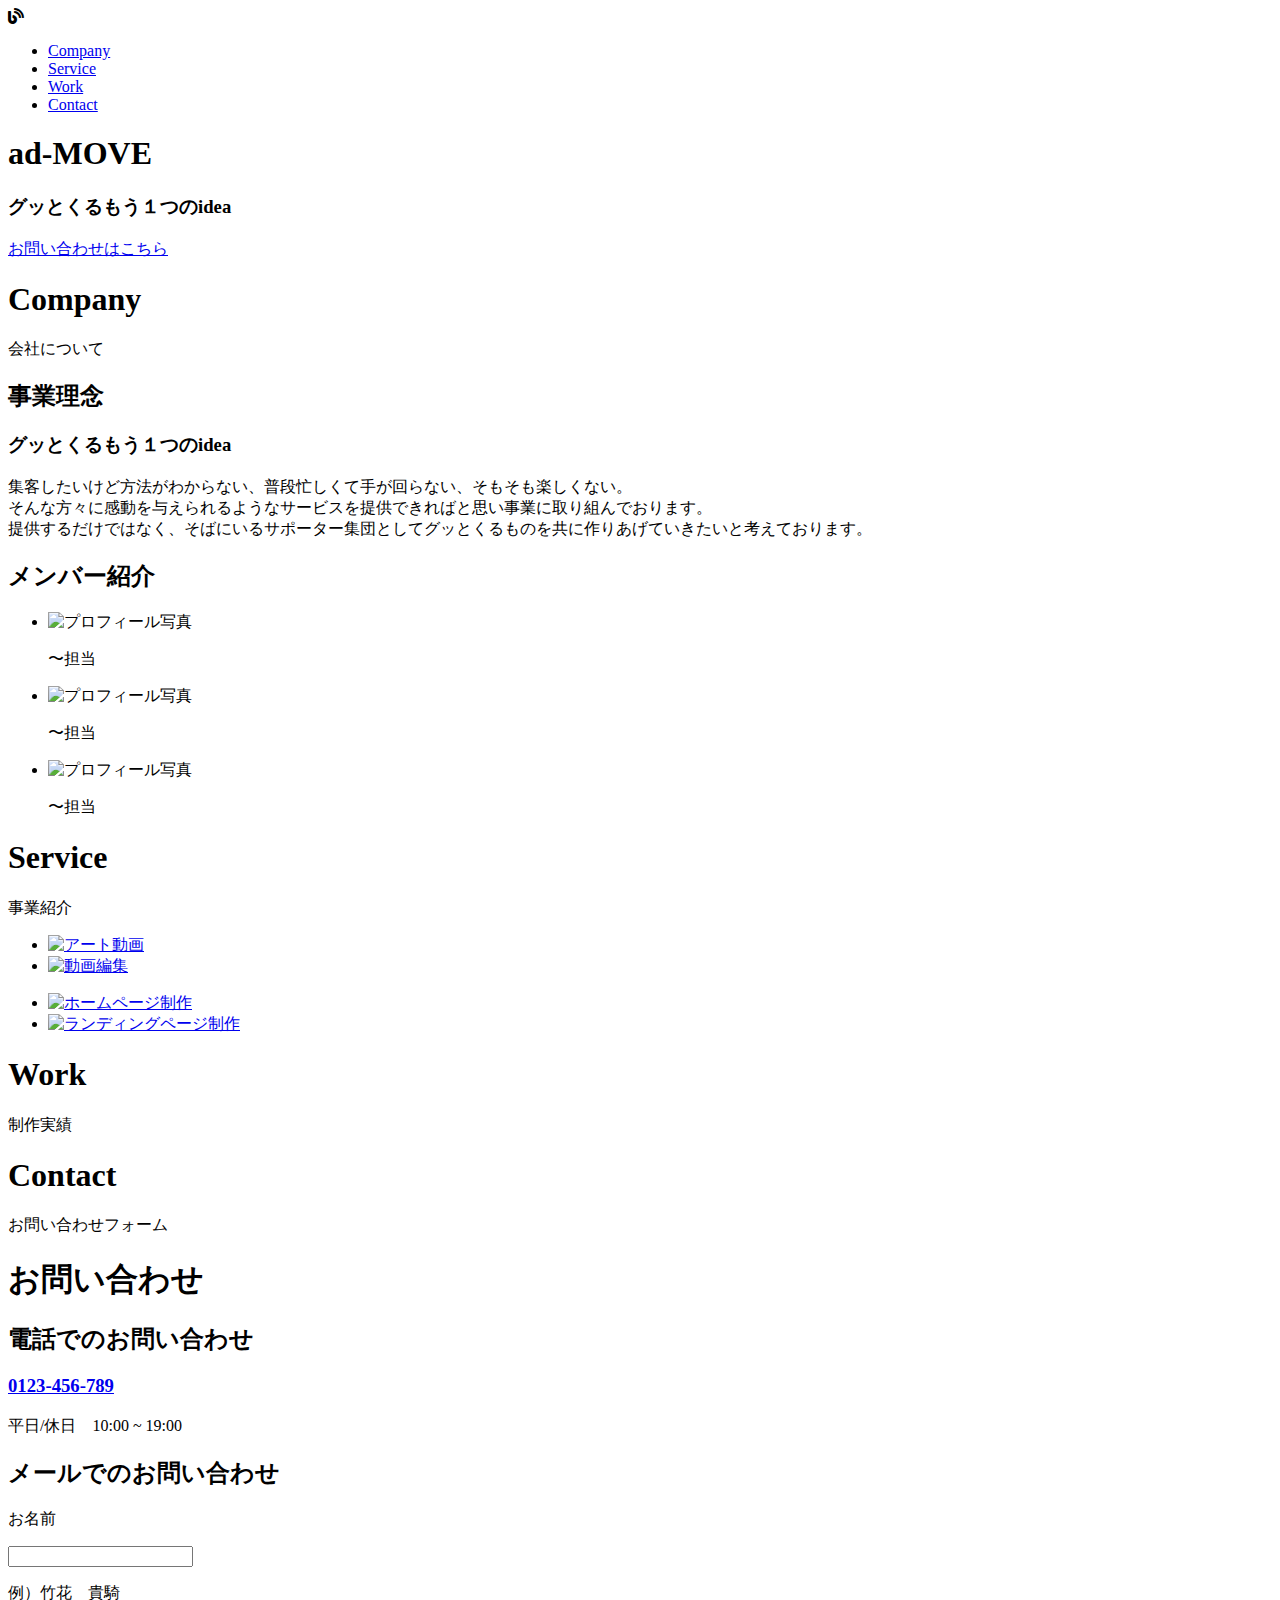
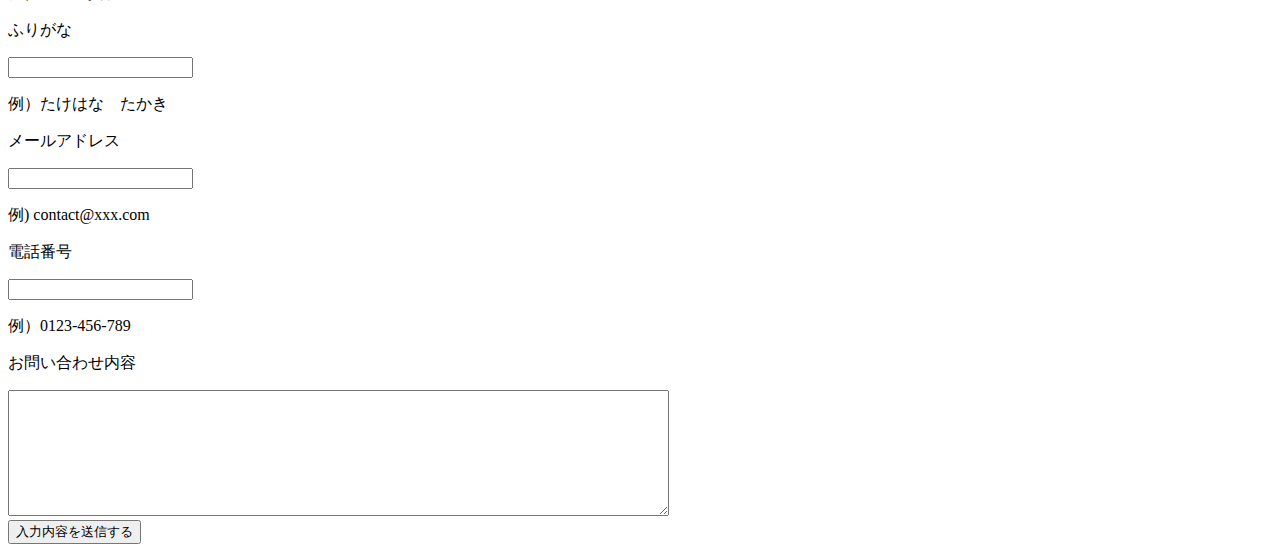
==== index.html @ 67959eb6 "Create index.html" ====
<!DOCTYPE html>
<html lang="ja" dir="ltr">
  <head>
    <meta charset="utf-8">
    <meta name="viewport" content="width=device-width, initial-scale=1, minimum-scale=1, user-scalable=yes">
    <title>Company</title>
    <link rel="stylesheet" href="style.css">
    <link rel="stylesheet" href="responsive.css">
    <script src="https://ajax.googleapis.com/ajax/libs/jquery/3.4.1/jquery.min.js"></script>
    <link href="https://use.fontawesome.com/releases/v5.6.1/css/all.css" rel="stylesheet">
    <link rel="preconnect" href="https://fonts.gstatic.com">
    <link href="https://fonts.googleapis.com/css2?family=Oswald:wght@600&display=swap" rel="stylesheet">
  </head>
  <body>
    <header>
      <div class="container_header">
        <div class="header-left"><i class="fas fa-blog"></i></div>
        <ul class="header-right">
          <li><a href="#company">Company</a></li>
          <li><a href="#service">Service</a></li>
          <li><a href="#work">Work</a></li>
          <li><a href="#contact">Contact</a></li>
        </ul>
        <div class="heading">
          <h1>ad-MOVE</h1>
          <h3>グッとくるもう１つのidea</h3>
          <a href="#">お問い合わせはこちら</a>
        </div>
      </div>
    </header>
    <main>
      <div class="container_all">
        <div class="container_company" id="company">
          <div class="company_item">
            <div class="company_heading">
              <h1>Company</h1>
              <p>会社について</p>
            </div>
            <div class="company_heart">
              <h2>事業理念</h2>
              <h3>グッとくるもう１つのidea</h3>
              <p>集客したいけど方法がわからない、普段忙しくて手が回らない、そもそも楽しくない。<br>
                 そんな方々に感動を与えられるようなサービスを提供できればと思い事業に取り組んでおります。<br>
                 提供するだけではなく、そばにいるサポーター集団としてグッとくるものを共に作りあげていきたいと考えております。
               </p>
            </div>
            <div class="company_member">
              <h2>メンバー紹介</h2>
              <ul class="member_item">
                <li>
                  <div class="zoom"><img src="image/profile1.jpg" alt="プロフィール写真"></div>
                  <p>〜担当</p>
                </li>
                <li>
                  <div class="zoom"><img src="image/profile2.jpg" alt="プロフィール写真"></div>
                  <p>〜担当</p>
                </li>
                <li>
                  <div class="zoom"><img src="image/profile3.jpg" alt="プロフィール写真"></div>
                  <p>〜担当</p>
                </li>
              </ul>
            </div>
          </div>
        </div>
        <div class="container_service" id="service">
          <div class="service_item">
            <div class="service_header">
              <h1>Service</h1>
              <p>事業紹介</p>
            </div>
            <div class="service_body">
              <ul class="body_up">
                <li class="up_left">
                  <div class="zoom">
                    <a href="#">
                      <img src="image/art.jpg" alt="アート動画">
                    </a>
                  </div>
                </li>
                <li class="up_right">
                  <div class="zoom">
                    <a href="#">
                      <img src="image/video_editing.jpg" alt="動画編集">
                    </a>
                  </div>
                </li>
              </ul>
              <ul class="body_down">
                <li class="down_left">
                  <div class="zoom">
                    <a href="#">
                      <img src="image/hp.jpg" alt="ホームページ制作">
                    </a>
                  </div>
                </li>
                <li class="down_right">
                  <div class="zoom">
                    <a href="#">
                      <img src="image/lp.jpg" alt="ランディングページ制作">
                    </a>
                  </div>
                </li>
              </ul>
            </div>
          </div>
        </div>
        <div class="container_work" id="work">
          <div class="work_item">
            <div class="work_heading">
              <h1>Work</h1>
              <p>制作実績</p>
            </div>
          </div>
        </div>
        <div class="container_contact" id="contact">
          <div class="contact_item">
            <div class="contact_heading">
              <h1>Contact</h1>
              <p>お問い合わせフォーム</p>
            </div>
            <div class="contact_all">
              <h1>お問い合わせ</h1>
              <div class="contact_tel">
                <h2>電話でのお問い合わせ</h2>
                <a href="tel:0123-456-789"><h3>0123-456-789</h3></a>
                <p>平日/休日　10:00 ~ 19:00</p>
              </div>
              <div class="contact_email">
                <h2>メールでのお問い合わせ</h2>
                <div class="form_item">
                  <form class="contact_form" action="index.html" method="post">
                    <!--お名前-->
                    <div class="form_one">
                      <p class="form_left">お名前</p>
                      <div class="form_right">
                        <input type="text" name="name">
                        <p>例）竹花　貴騎</p>
                      </div>
                    </div>
                    <!--ふりがな-->
                    <div class="form_one">
                      <p class="form_left">ふりがな</p>
                      <div class="form_right">
                        <input type="text" name="name_simple">
                        <p>例）たけはな　たかき</p>
                      </div>
                    </div>
                    <!--メールアドレス-->
                    <div class="form_one">
                      <p class="form_left">メールアドレス</p>
                      <div class="form_right">
                        <input type="email" name="email">
                        <p>例) contact@xxx.com</p>
                      </div>
                    </div>
                    <!--電話番号-->
                    <div class="form_one">
                      <p class="form_left">電話番号</p>
                      <div class="form_right">
                        <input type="tel" name="tel">
                        <p>例）0123-456-789</p>
                      </div>
                    </div>
                    <!--お問い合わせ内容-->
                    <div class="form_textarea">
                      <p>お問い合わせ内容</p>
                      <textarea name="message" rows="8" cols="80"></textarea>
                    </div>
                    <input class="submit" type="submit" name="submit" value="入力内容を送信する">
                  </form>
                </div>
              </div>
            </div>
          </div>
        </div>
      </div>
    </main>
    <footer></footer>
    <script src="script.js"></script>
  </body>
</html>
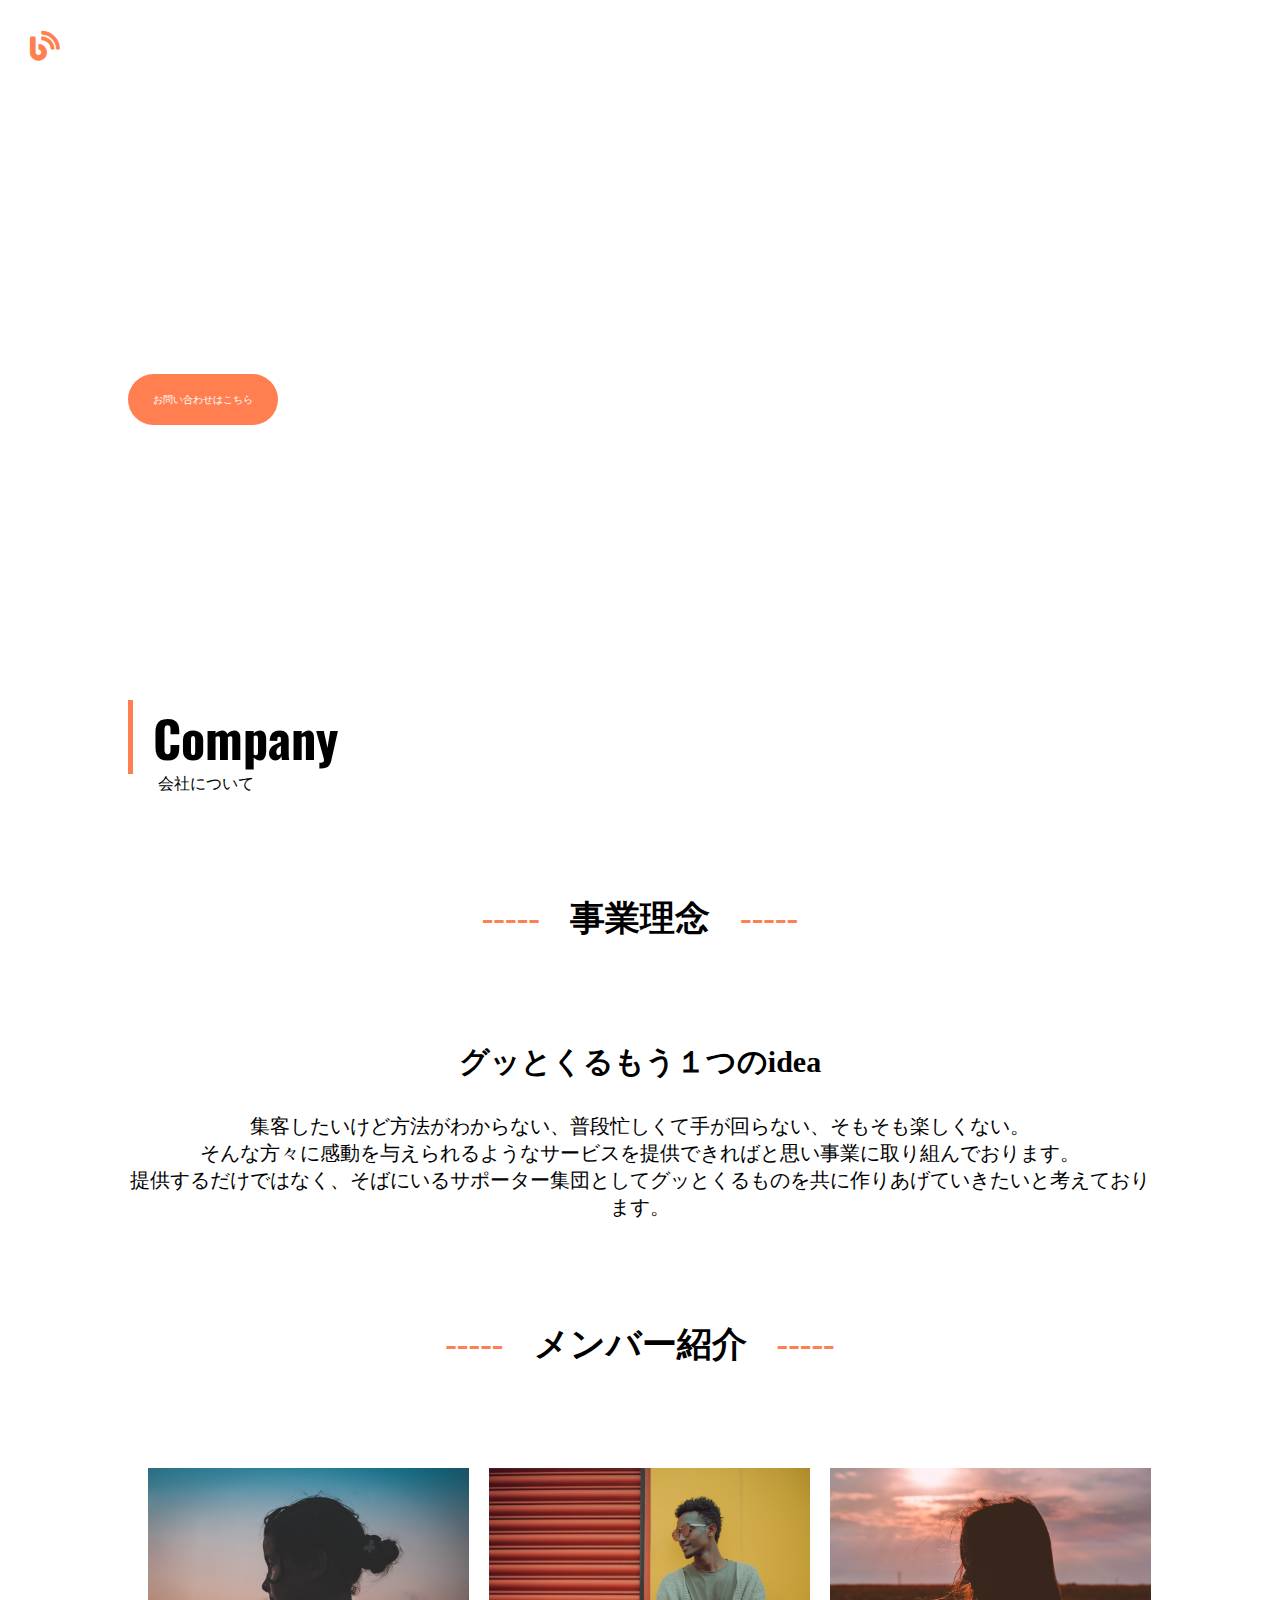
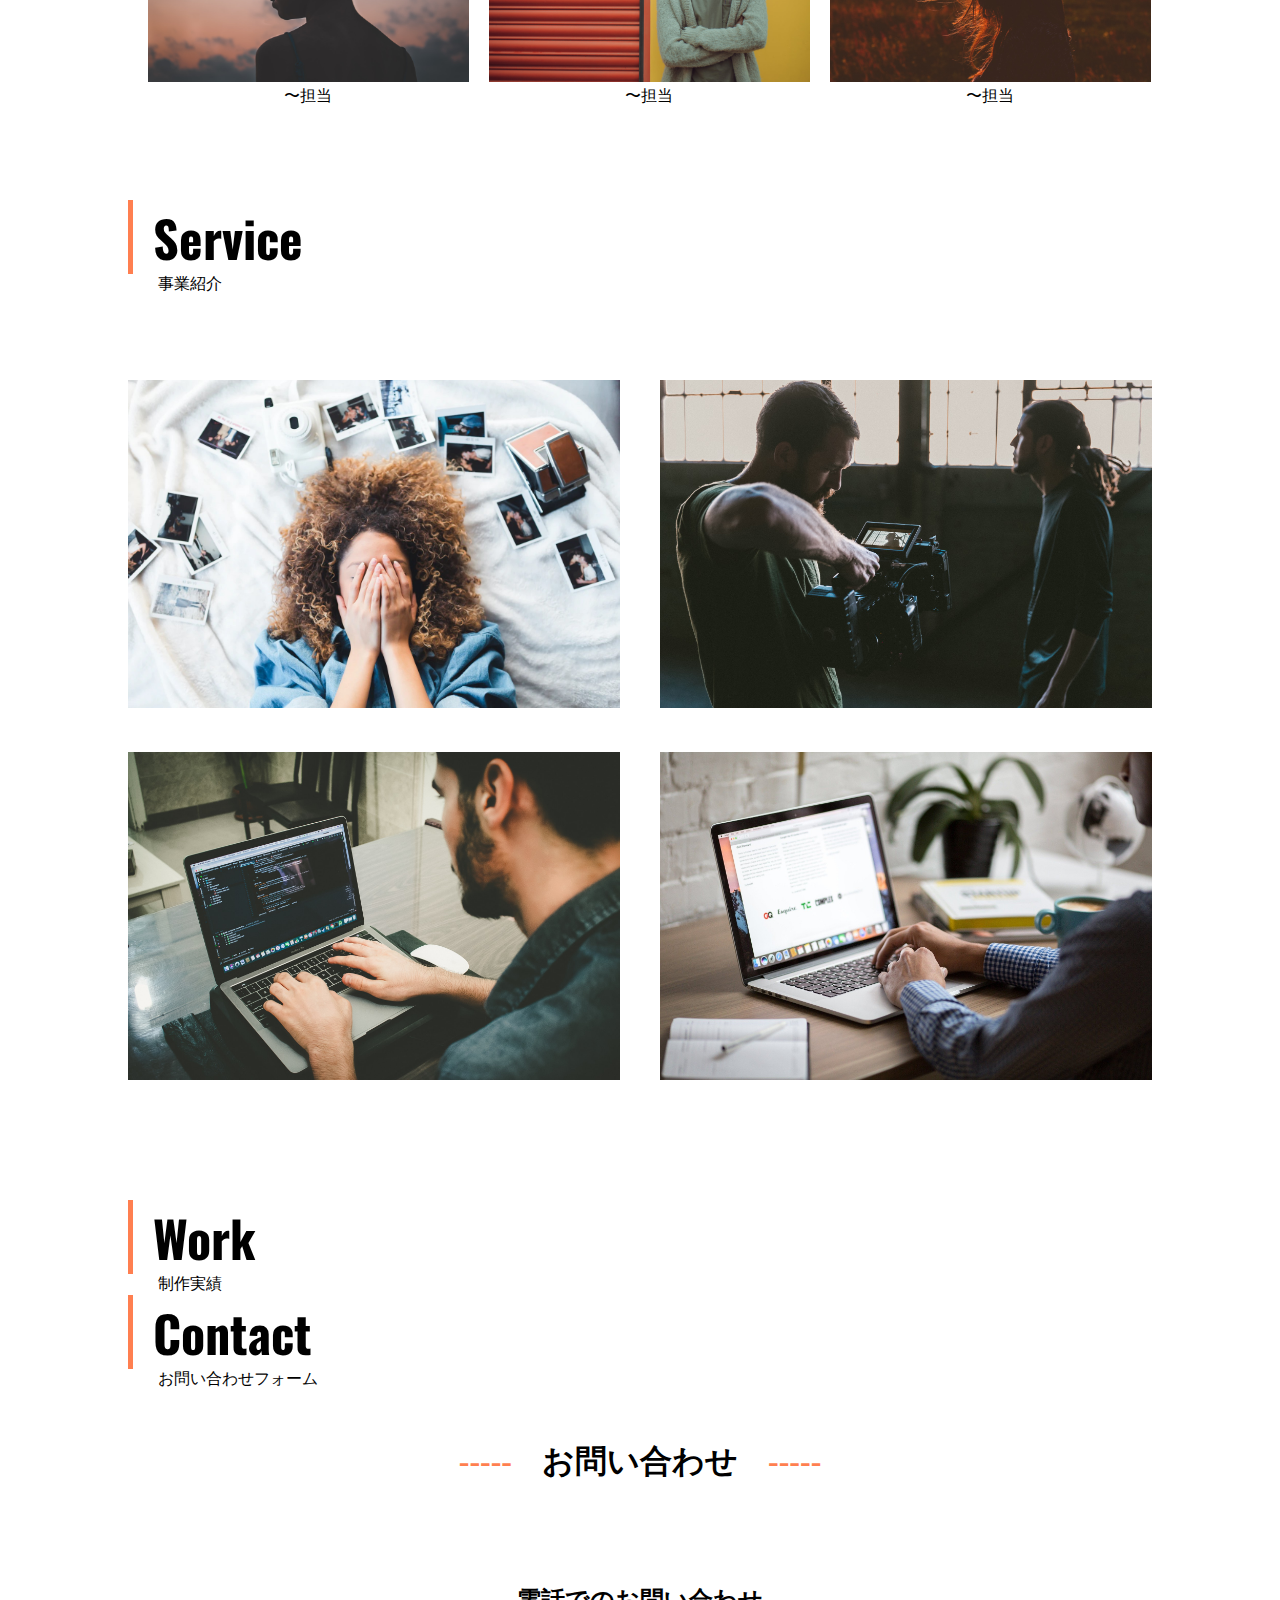
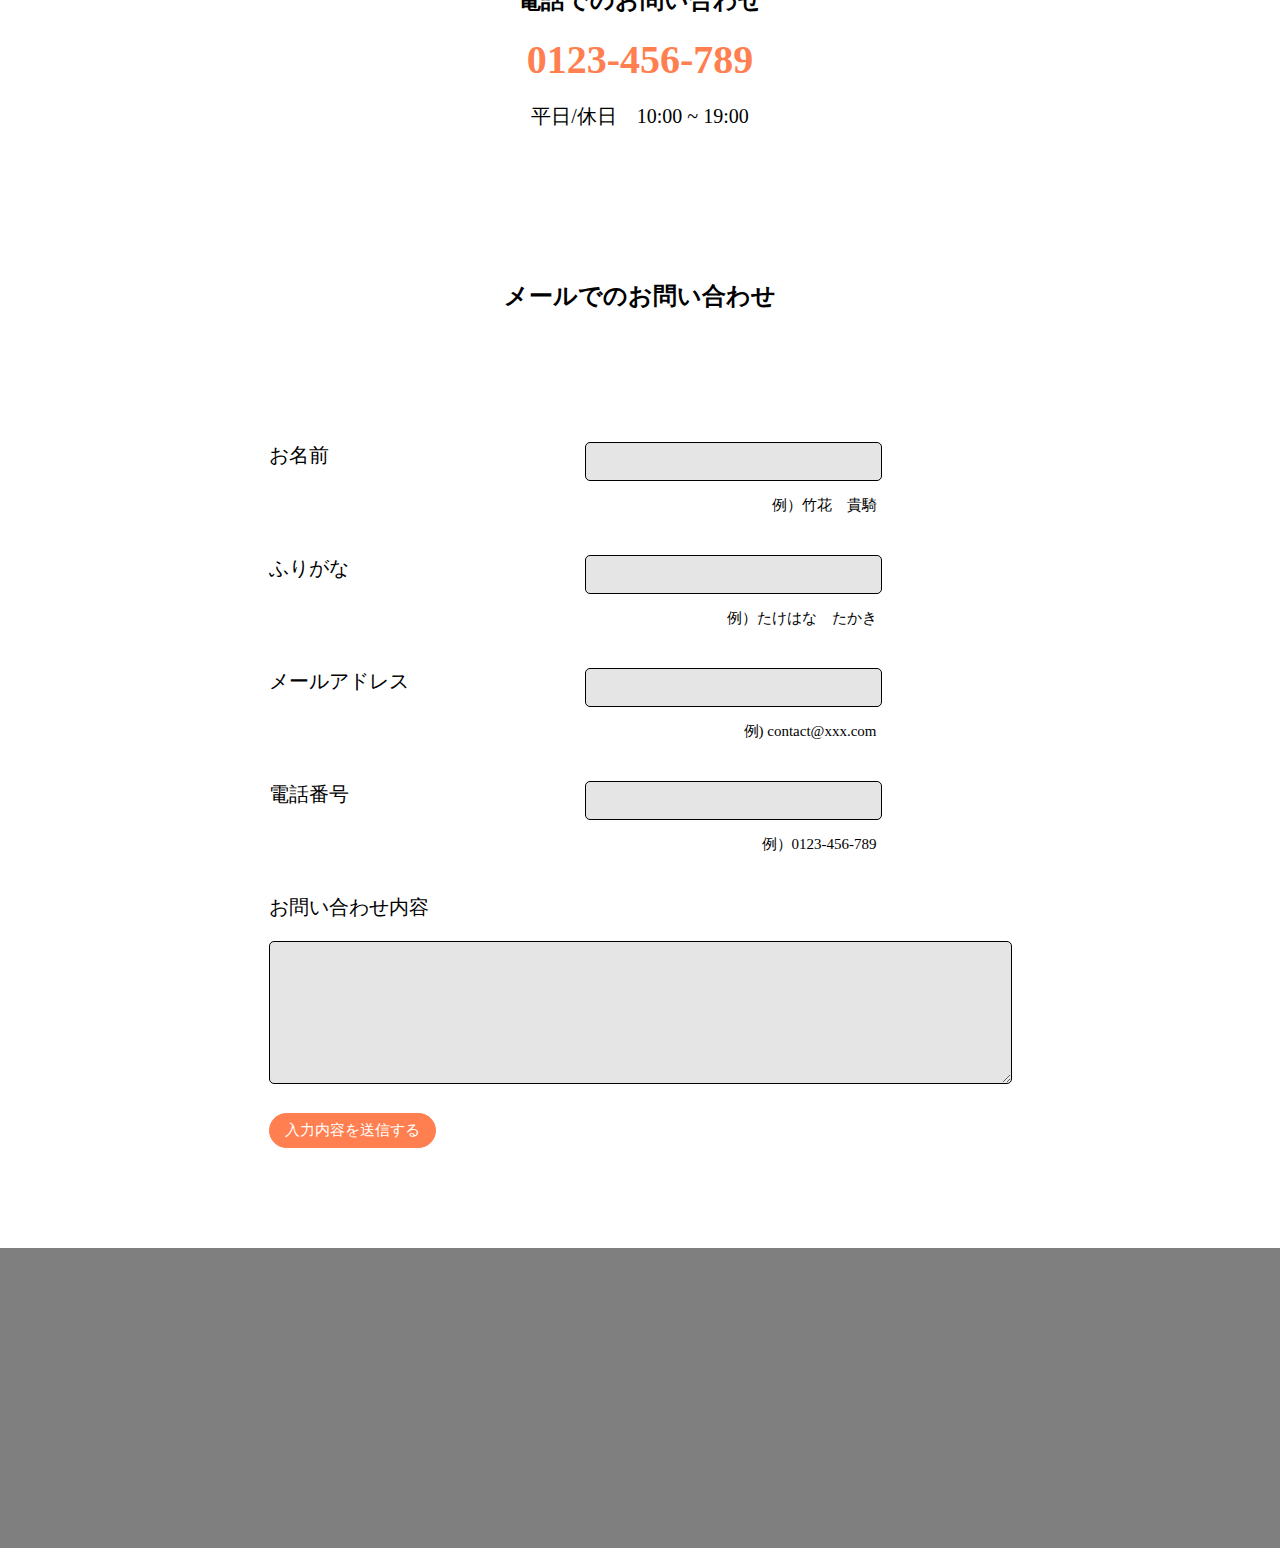
==== commit eecd7de1: "Update index.html" ====
--- a/index.html
+++ b/index.html
@@ -48,15 +48,15 @@
               <h2>メンバー紹介</h2>
               <ul class="member_item">
                 <li>
-                  <div class="zoom"><img src="image/profile1.jpg" alt="プロフィール写真"></div>
+                  <div class="zoom"><img src="/profile1.jpg" alt="プロフィール写真"></div>
                   <p>〜担当</p>
                 </li>
                 <li>
-                  <div class="zoom"><img src="image/profile2.jpg" alt="プロフィール写真"></div>
+                  <div class="zoom"><img src="/profile2.jpg" alt="プロフィール写真"></div>
                   <p>〜担当</p>
                 </li>
                 <li>
-                  <div class="zoom"><img src="image/profile3.jpg" alt="プロフィール写真"></div>
+                  <div class="zoom"><img src="/profile3.jpg" alt="プロフィール写真"></div>
                   <p>〜担当</p>
                 </li>
               </ul>
@@ -74,14 +74,14 @@
                 <li class="up_left">
                   <div class="zoom">
                     <a href="#">
-                      <img src="image/art.jpg" alt="アート動画">
+                      <img src="art.jpg" alt="アート動画">
                     </a>
                   </div>
                 </li>
                 <li class="up_right">
                   <div class="zoom">
                     <a href="#">
-                      <img src="image/video_editing.jpg" alt="動画編集">
+                      <img src="/video_editing.jpg" alt="動画編集">
                     </a>
                   </div>
                 </li>
@@ -90,14 +90,14 @@
                 <li class="down_left">
                   <div class="zoom">
                     <a href="#">
-                      <img src="image/hp.jpg" alt="ホームページ制作">
+                      <img src="/hp.jpg" alt="ホームページ制作">
                     </a>
                   </div>
                 </li>
                 <li class="down_right">
                   <div class="zoom">
                     <a href="#">
-                      <img src="image/lp.jpg" alt="ランディングページ制作">
+                      <img src="/lp.jpg" alt="ランディングページ制作">
                     </a>
                   </div>
                 </li>
--- a/style.css
+++ b/style.css
@@ -0,0 +1,432 @@
+* {
+  padding:0;
+  margin:0;
+}
+
+header {
+  height:600px;
+  background-image: url("image/office.jpg");
+  background-position: center;
+  background-repeat: no-repeat;
+  background-size: cover;
+  color:white;
+  position: relative;
+}
+
+.container_header {
+  padding-top:30px;
+}
+
+.header-left {
+  font-size:30px;
+  float:left;
+  color:coral;
+  padding-left:30px;
+}
+
+.header-right {
+  font-size:30px;
+  text-align: center;
+}
+
+.header-right li {
+  list-style: none;
+  display: inline-block;
+  margin-right: 10px;
+}
+
+.header-right a {
+  color: white;
+  text-decoration: none;
+}
+
+.header-right li:hover {
+  border-bottom:2px solid coral;
+}
+
+.heading {
+  position:absolute;
+  top:200px;
+  left:10%;
+}
+
+.heading h1{
+  font-size:80px;
+  font-family: 'Oswald', sans-serif;
+}
+
+.heading h3{
+  font-size:30px;
+  margin-bottom: 30px;
+}
+
+.heading a {
+  font-size:10px;
+  padding:20px 25px;
+  background-color: coral;
+  text-decoration: none;
+  color:white;
+  border-radius: 50px;
+}
+
+/*-----------会社概要-----------*/
+
+.container_company {
+  height:1000px;
+  width:100%;
+  margin-top:100px;
+}
+
+.company_item {
+  width:80%;
+  margin: 0 auto;
+}
+
+.company_heading h1{
+  font-size:50px;
+  font-family: 'Oswald', sans-serif;
+  border-left:5px solid coral;
+  padding-left:20px;
+}
+
+.company_heading p{
+  padding-left:30px;
+}
+
+.company_heart, .company_member {
+  text-align: center;
+  margin-top:100px;
+}
+
+.company_heart h2, .company_member h2{
+  text-align: center;
+  font-size:35px;
+}
+
+.company_heart h2::before,
+.company_heart h2::after,
+.company_member h2::before,
+.company_member h2::after
+ {
+  content:"-----";
+  color:coral;
+  padding: 0 30px;
+}
+
+.company_heart h3 {
+  font-size:30px;
+  margin:100px 0 30px 0;
+}
+
+.company_heart p {
+  font-size:20px;
+}
+
+.member_item {
+  display: flex;
+  margin-top:100px;
+}
+
+.member_item li {
+  width:33.3%;
+  list-style: none;
+  box-sizing: border-box;
+  padding-left:20px;
+}
+
+.member_item img {
+  width:100%;
+  /*border-radius: 50px;*/
+  box-sizing: border-box;
+}
+
+.member_item img:hover {
+  transform: scale(1.1, 1.1);
+  transition: 1s all;
+}
+
+
+/*-----------サービス-----------*/
+
+.container_service {
+  height:1000px;
+  width:100%;
+  margin-top:100px;
+  text-align: center;
+}
+
+.service_item {
+  width:80%;
+  margin: 0 auto;
+}
+
+.service_header {
+  height:150px;
+  text-align:left;
+  margin-bottom: 30px;
+}
+
+.service_header h1{
+  font-size:50px;
+  font-family: 'Oswald', sans-serif;
+  border-left:5px solid coral;
+  padding-left:20px;
+}
+
+.service_item p{
+  padding-left:30px;
+}
+
+.body_up {
+  width:100%;
+  height:50%;
+  margin: 0 auto;
+}
+
+.body_down {
+  width:100%;
+  height:50%;
+}
+
+.up_left {
+  float:left;
+  width:50%;
+  height:50%;
+  list-style: none;
+  box-sizing: border-box;
+  padding: 0 20px 20px 0;
+}
+
+.up_right {
+  float:right;
+  width:50%;
+  height:50%;
+  list-style: none;
+  box-sizing: border-box;
+  padding: 0 0 20px 20px;
+}
+
+.down_left {
+  float:left;
+  width:50%;
+  height:50%;
+  list-style: none;
+  box-sizing: border-box;
+  padding:20px 20px 0 0;
+}
+
+.down_right {
+  float:right;
+  width:50%;
+  height:50%;
+  list-style: none;
+  box-sizing: border-box;
+  padding:20px 0 0 20px;
+}
+
+.up_left img{
+  width:100%;
+  height:50%;
+}
+
+.up_right img{
+  width:100%;
+  height:50%;
+}
+
+.down_left img{
+  width:100%;
+  height:50%;
+}
+
+.down_right img{
+  width:100%;
+  height:50%;
+}
+
+.up_left img:hover,
+.up_right img:hover,
+.down_left img:hover,
+.down_right img:hover{
+  transform: scale(1.1, 1.1);
+  transition: 1s all;
+  filter: blur(3px);
+}
+
+.zoom {
+  overflow: hidden;
+}
+
+
+/*-----------制作実績-----------*/
+
+.container.work {
+  height:1000px;
+  width:100%;
+  margin-top:100px;
+}
+
+.work_item {
+  width:80%;
+  margin: 0 auto;
+}
+
+.work_item h1{
+  font-size:50px;
+  font-family: 'Oswald', sans-serif;
+  border-left:5px solid coral;
+  padding-left:20px;
+}
+
+.work_item p{
+  padding-left:30px;
+}
+
+/*-----------お問い合わせフォーム-----------*/
+
+.container.contact {
+  height:1000px;
+  width:100%;
+  margin-top:100px;
+}
+
+.contact_item {
+  width:80%;
+  margin: 0 auto;
+}
+
+.contact_heading h1{
+  font-size:50px;
+  font-family: 'Oswald', sans-serif;
+  border-left:5px solid coral;
+  padding-left:20px;
+}
+
+.contact_heading p{
+  padding-left:30px;
+}
+
+.contact_all {
+  text-align: center;
+  margin-top:50px;
+}
+
+.contact_all h1::before,
+.contact_all h1::after {
+  content:"-----";
+  color:coral;
+  padding: 0 30px;
+}
+
+/*----------電話でのお問い合わせ-----------*/
+
+.contact_tel {
+  margin-top:100px;
+}
+
+.contact_tel a {
+  text-decoration: none;
+}
+
+.contact_tel h3 {
+  font-size:40px;
+  color: coral;
+  margin-top:20px;
+}
+
+.contact_tel p {
+  font-size:20px;
+  margin-top:20px;
+}
+
+/*----------メールでのお問い合わせ-----------*/
+
+.contact_email {
+  margin-top:150px !important;
+  margin: 0 auto;
+}
+
+.contact_email form{
+  margin:0 auto;
+}
+
+.form_item {
+  margin:0 auto;
+  display: inline-block;
+  margin-top:100px;
+}
+
+.contact_form {
+  text-align: left;
+}
+
+.form_one {
+  margin-top:30px;
+}
+
+.form_one p {
+  font-size: 20px;
+}
+
+.form_left {
+  float:left;
+}
+
+.form_right {
+  text-align:right;
+  margin-right:130px;
+}
+
+.form_right p {
+  font-size:15px;
+  margin-top:5px;
+  padding:10px 5px;
+}
+
+.contact_form input {
+  font-size:20px;
+  padding:7px 15px;
+}
+
+/*-----------お問い合わせ内容----------*/
+
+.form_textarea {
+  margin-top:30px;
+}
+
+.form_textarea p {
+  font-size:20px;
+}
+
+.form_textarea textarea{
+  margin-top:20px;
+  padding:5px 0 0 5px;
+  font-size:15px;
+}
+
+.contact_form input,
+.contact_form textarea {
+  border: 1px solid black;
+  background-color:rgba(0, 0, 0, 0.1);
+  border-radius: 5px;
+}
+
+.submit {
+  display: block;
+  background-color: coral !important;
+  padding:10px 15px;
+  color: white;
+  border:none;
+  border-radius: 20px !important;
+  margin-top:25px;
+  border:1px solid coral !important;
+  font-size:15px !important;
+}
+
+/*----------フッター ----------*/
+
+footer {
+  height:300px;
+  background-color: rgba(0, 0, 0, 0.5);
+  margin-top:100px;
+}
--- a/responsive.css
+++ b/responsive.css
@@ -0,0 +1 @@
+
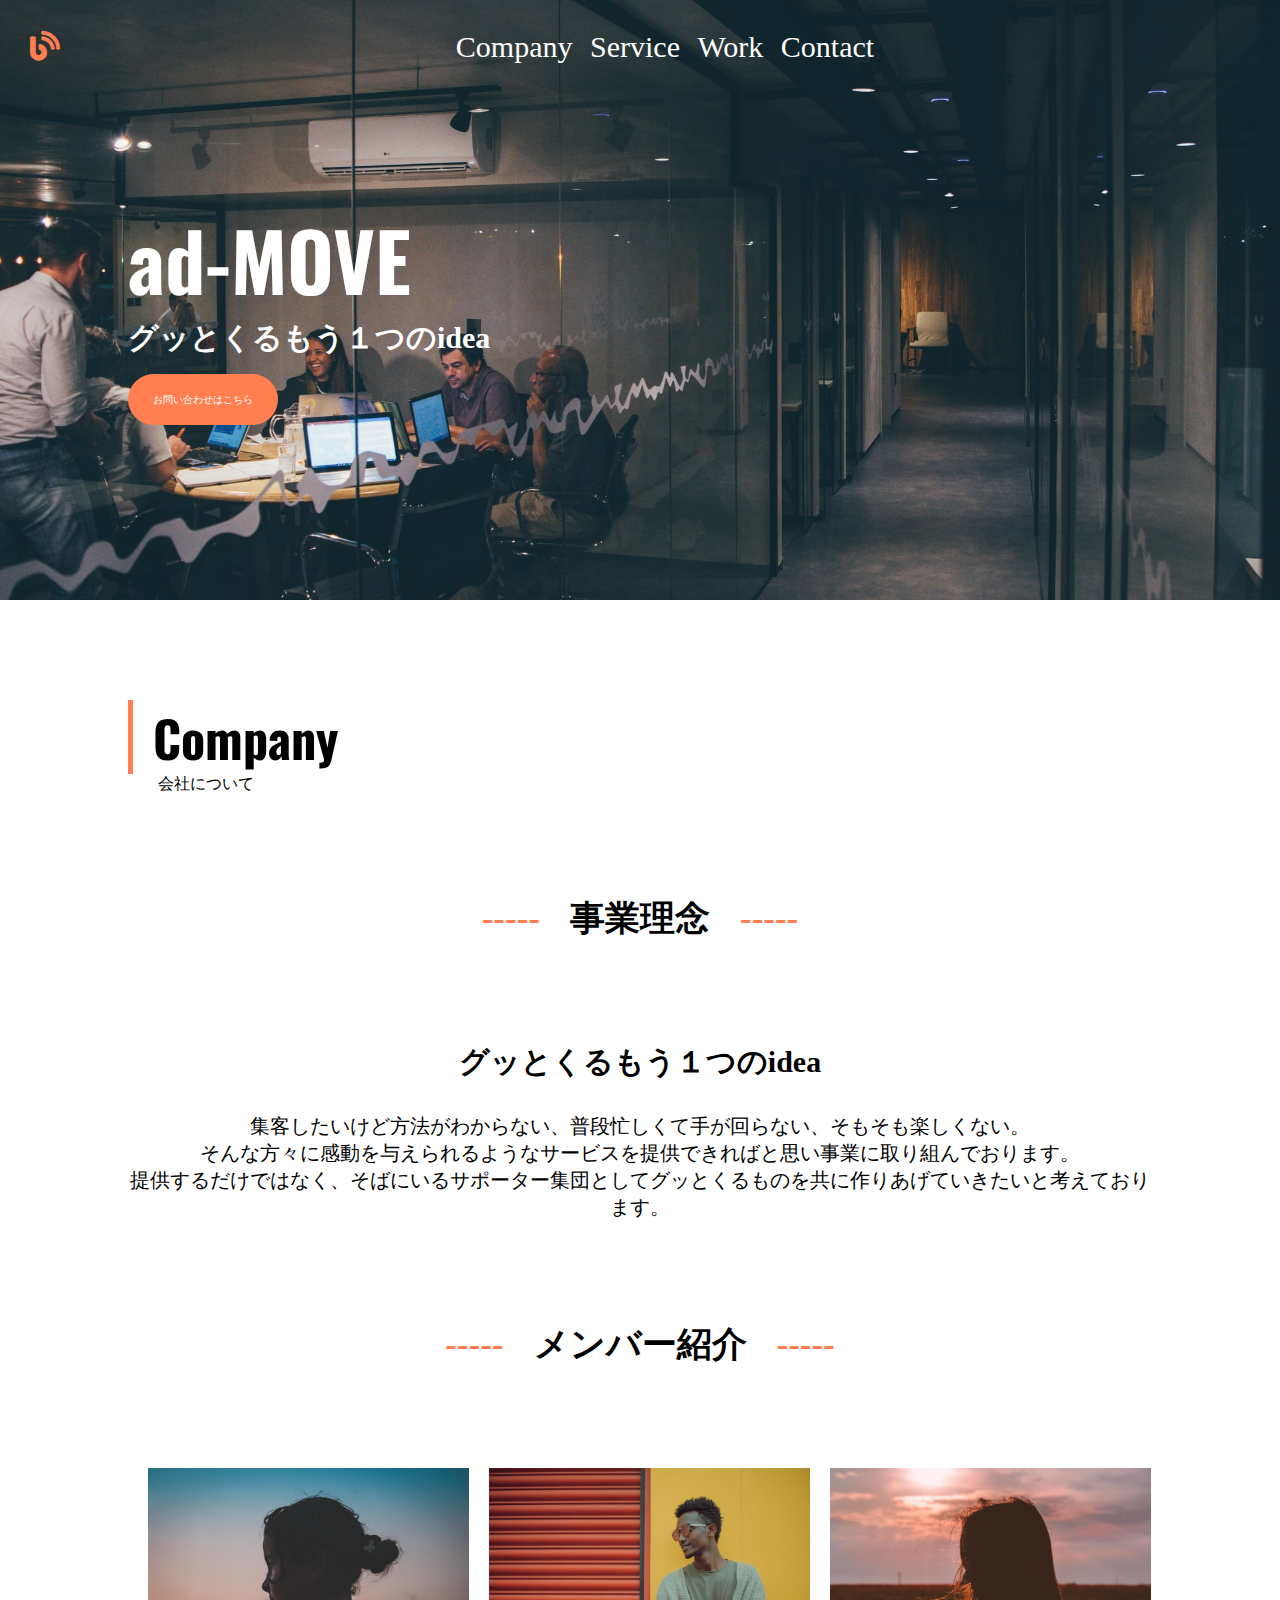
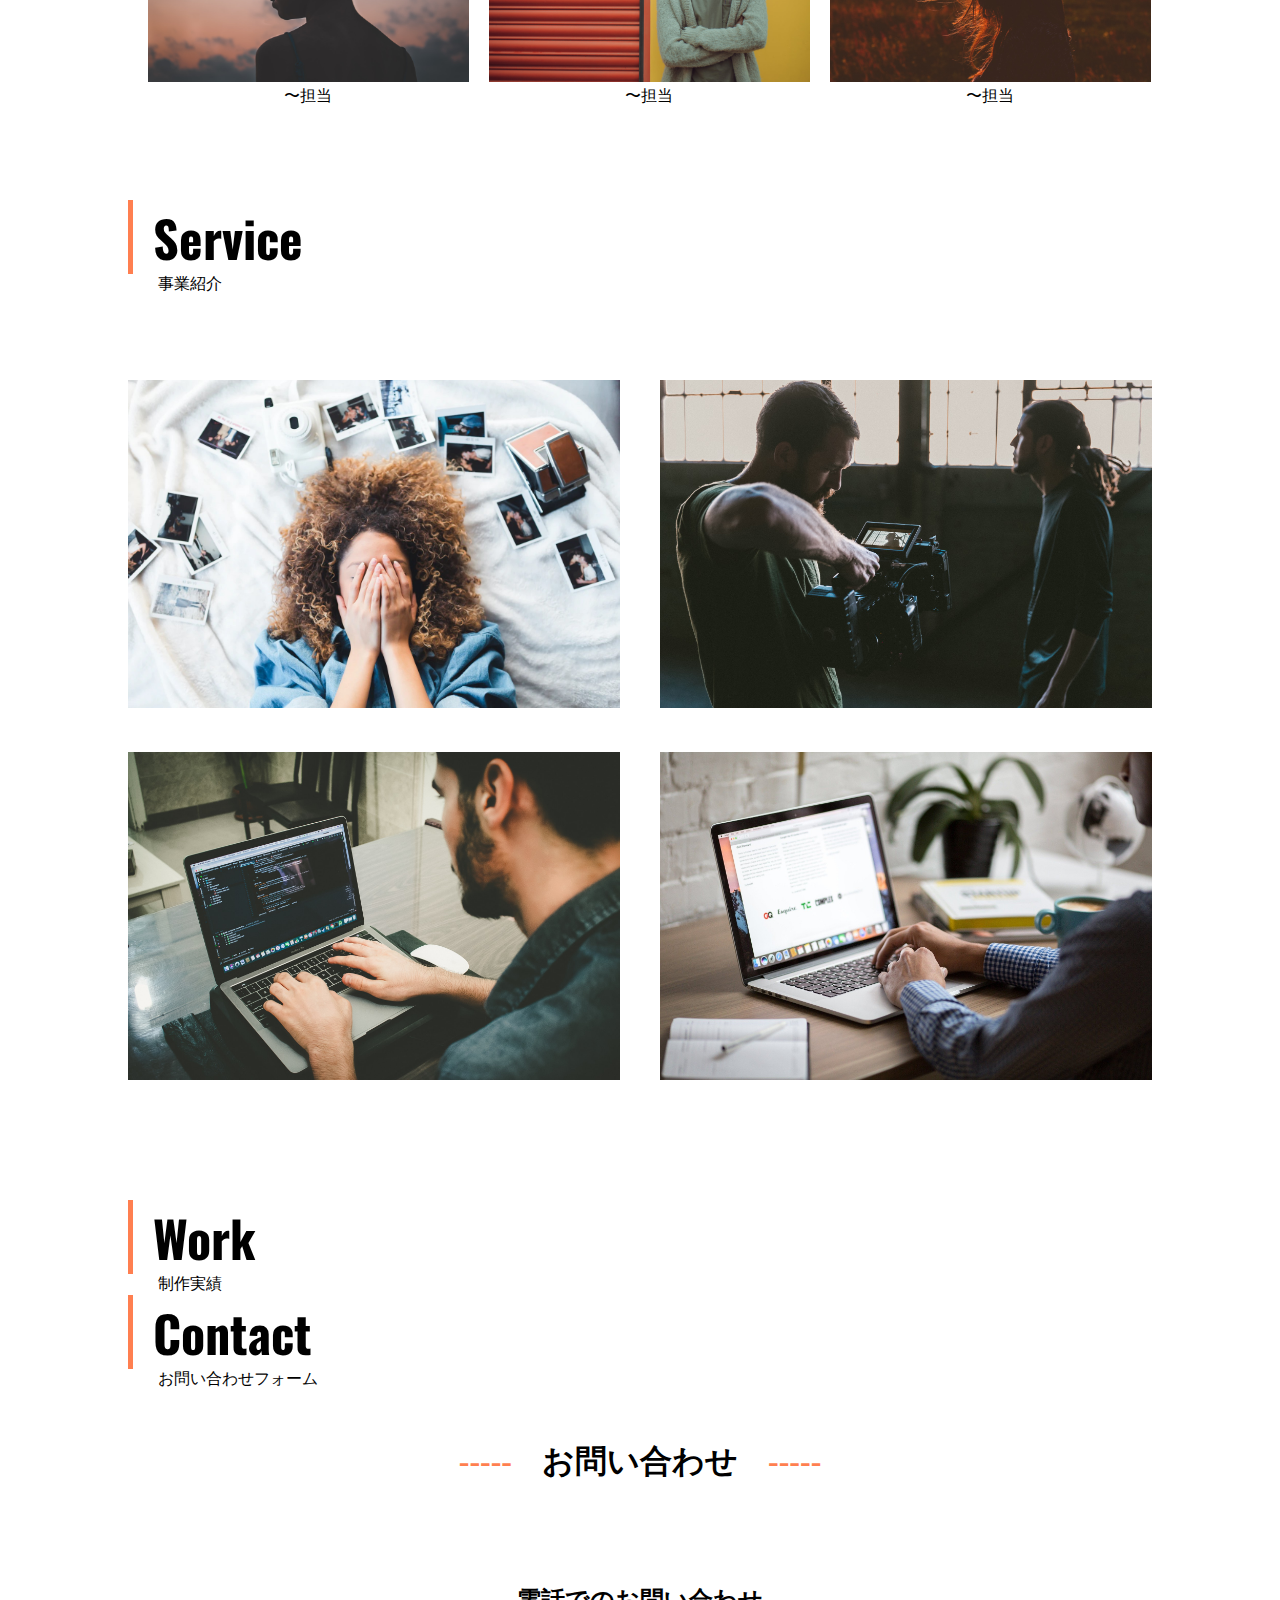
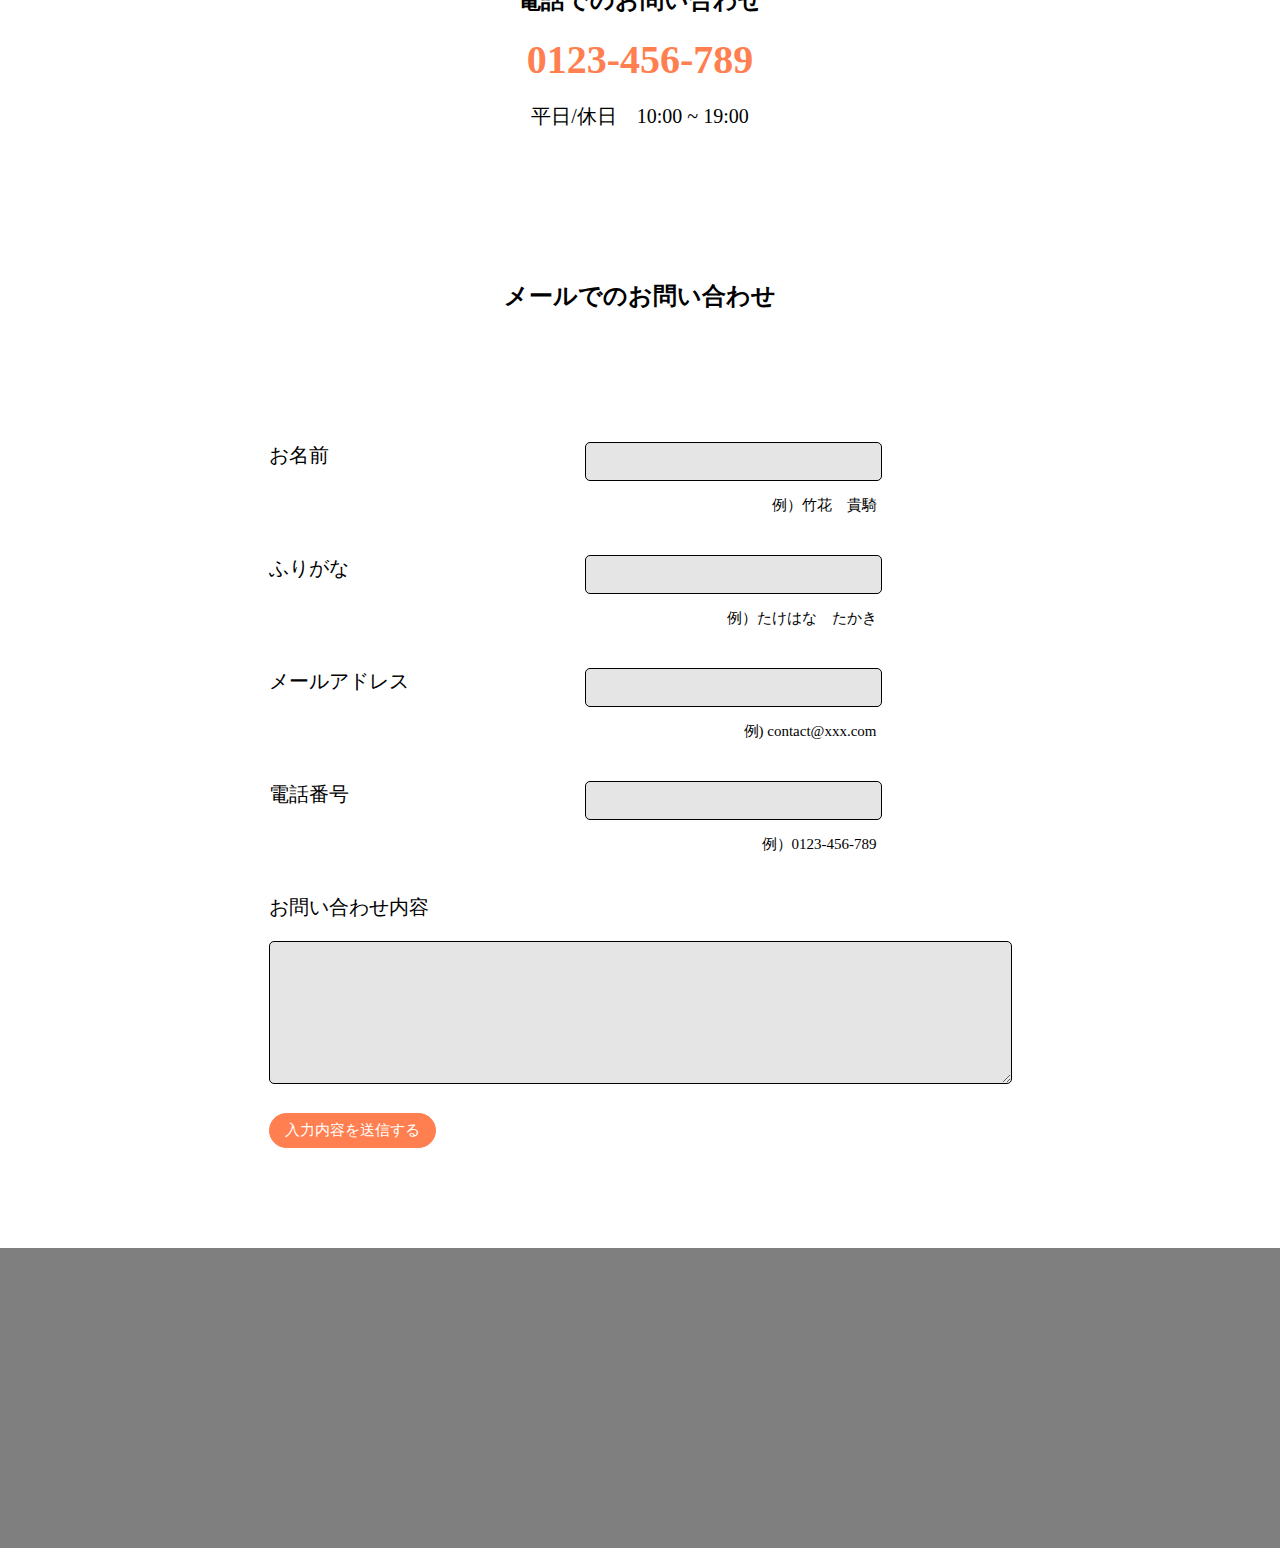
==== commit 05395cc2: "Update index.html" ====
--- a/index.html
+++ b/index.html
@@ -48,15 +48,15 @@
               <h2>メンバー紹介</h2>
               <ul class="member_item">
                 <li>
-                  <div class="zoom"><img src="/profile1.jpg" alt="プロフィール写真"></div>
+                  <div class="zoom"><img src="profile1.jpg" alt="プロフィール写真"></div>
                   <p>〜担当</p>
                 </li>
                 <li>
-                  <div class="zoom"><img src="/profile2.jpg" alt="プロフィール写真"></div>
+                  <div class="zoom"><img src="profile2.jpg" alt="プロフィール写真"></div>
                   <p>〜担当</p>
                 </li>
                 <li>
-                  <div class="zoom"><img src="/profile3.jpg" alt="プロフィール写真"></div>
+                  <div class="zoom"><img src="profile3.jpg" alt="プロフィール写真"></div>
                   <p>〜担当</p>
                 </li>
               </ul>
@@ -81,7 +81,7 @@
                 <li class="up_right">
                   <div class="zoom">
                     <a href="#">
-                      <img src="/video_editing.jpg" alt="動画編集">
+                      <img src="video_editing.jpg" alt="動画編集">
                     </a>
                   </div>
                 </li>
@@ -90,14 +90,14 @@
                 <li class="down_left">
                   <div class="zoom">
                     <a href="#">
-                      <img src="/hp.jpg" alt="ホームページ制作">
+                      <img src="hp.jpg" alt="ホームページ制作">
                     </a>
                   </div>
                 </li>
                 <li class="down_right">
                   <div class="zoom">
                     <a href="#">
-                      <img src="/lp.jpg" alt="ランディングページ制作">
+                      <img src="lp.jpg" alt="ランディングページ制作">
                     </a>
                   </div>
                 </li>
--- a/style.css
+++ b/style.css
@@ -5,7 +5,7 @@
 
 header {
   height:600px;
-  background-image: url("image/office.jpg");
+  background-image: url("./office.jpg");
   background-position: center;
   background-repeat: no-repeat;
   background-size: cover;
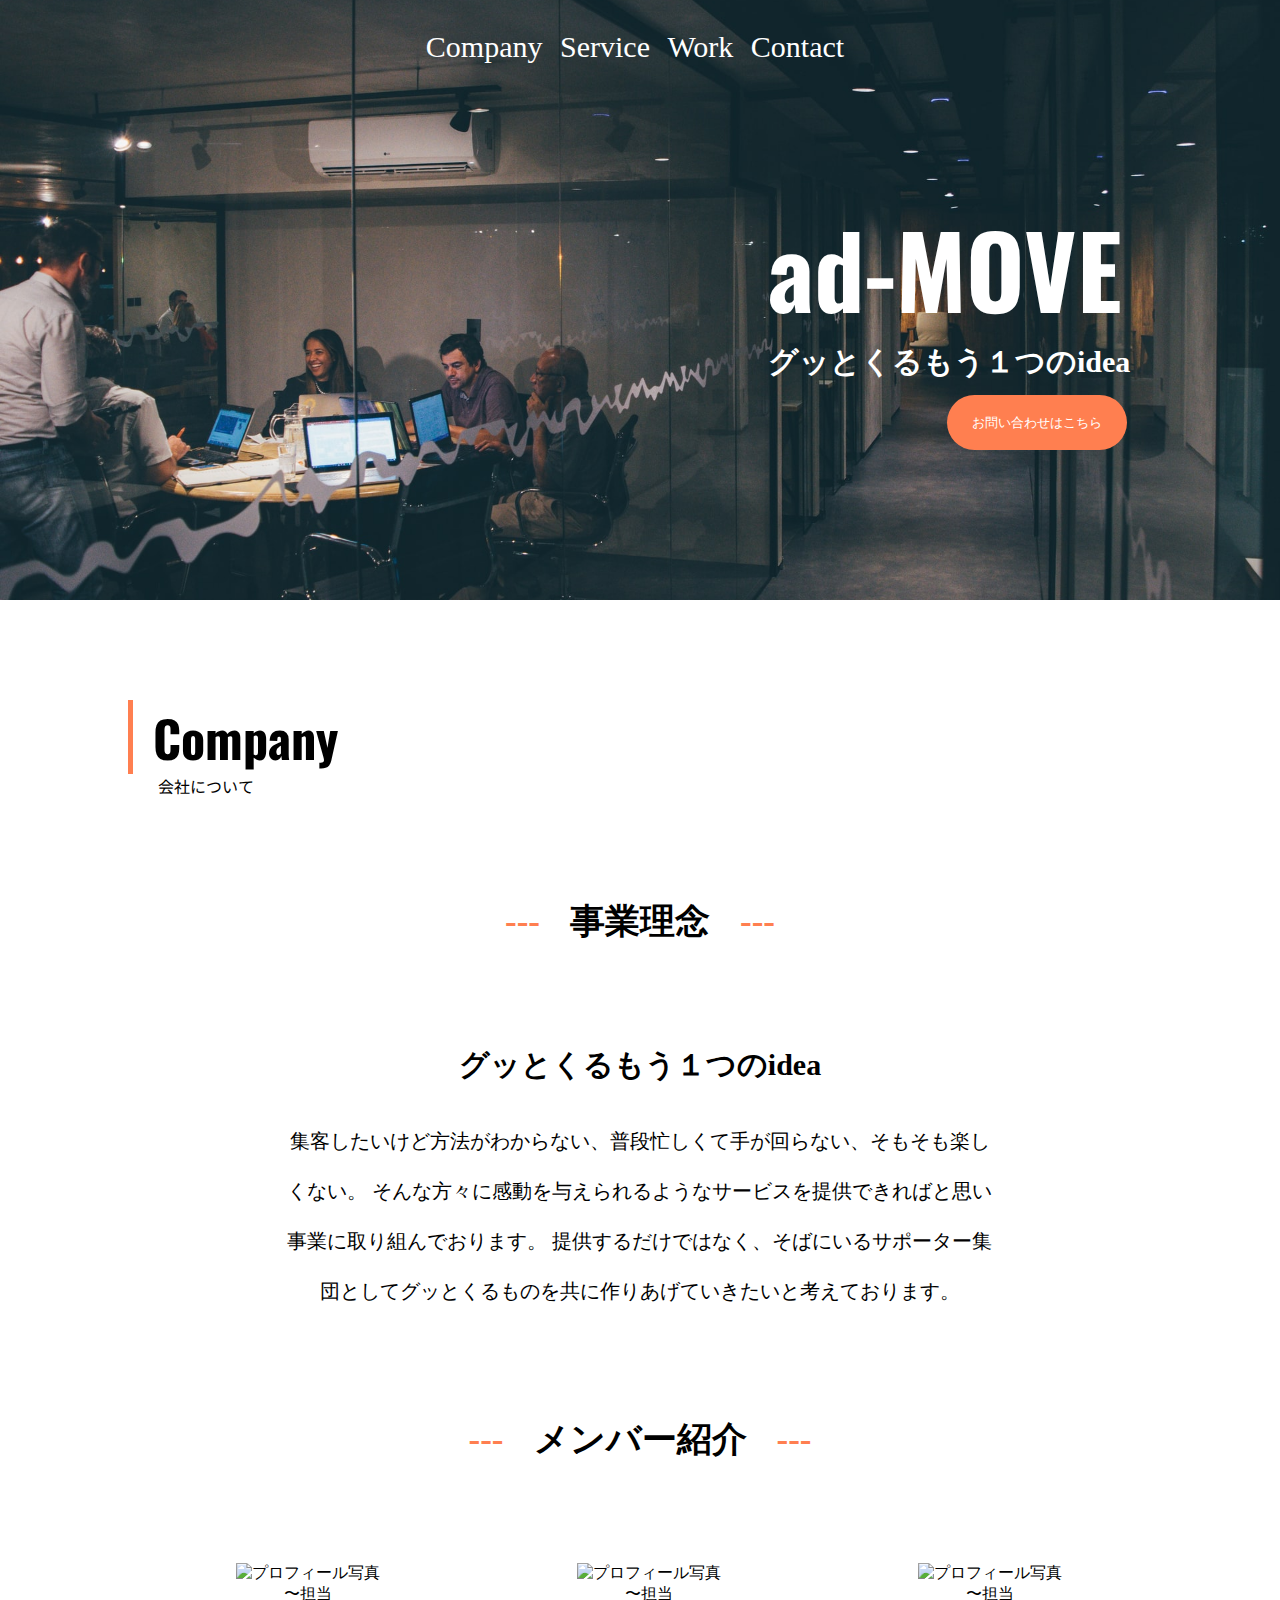
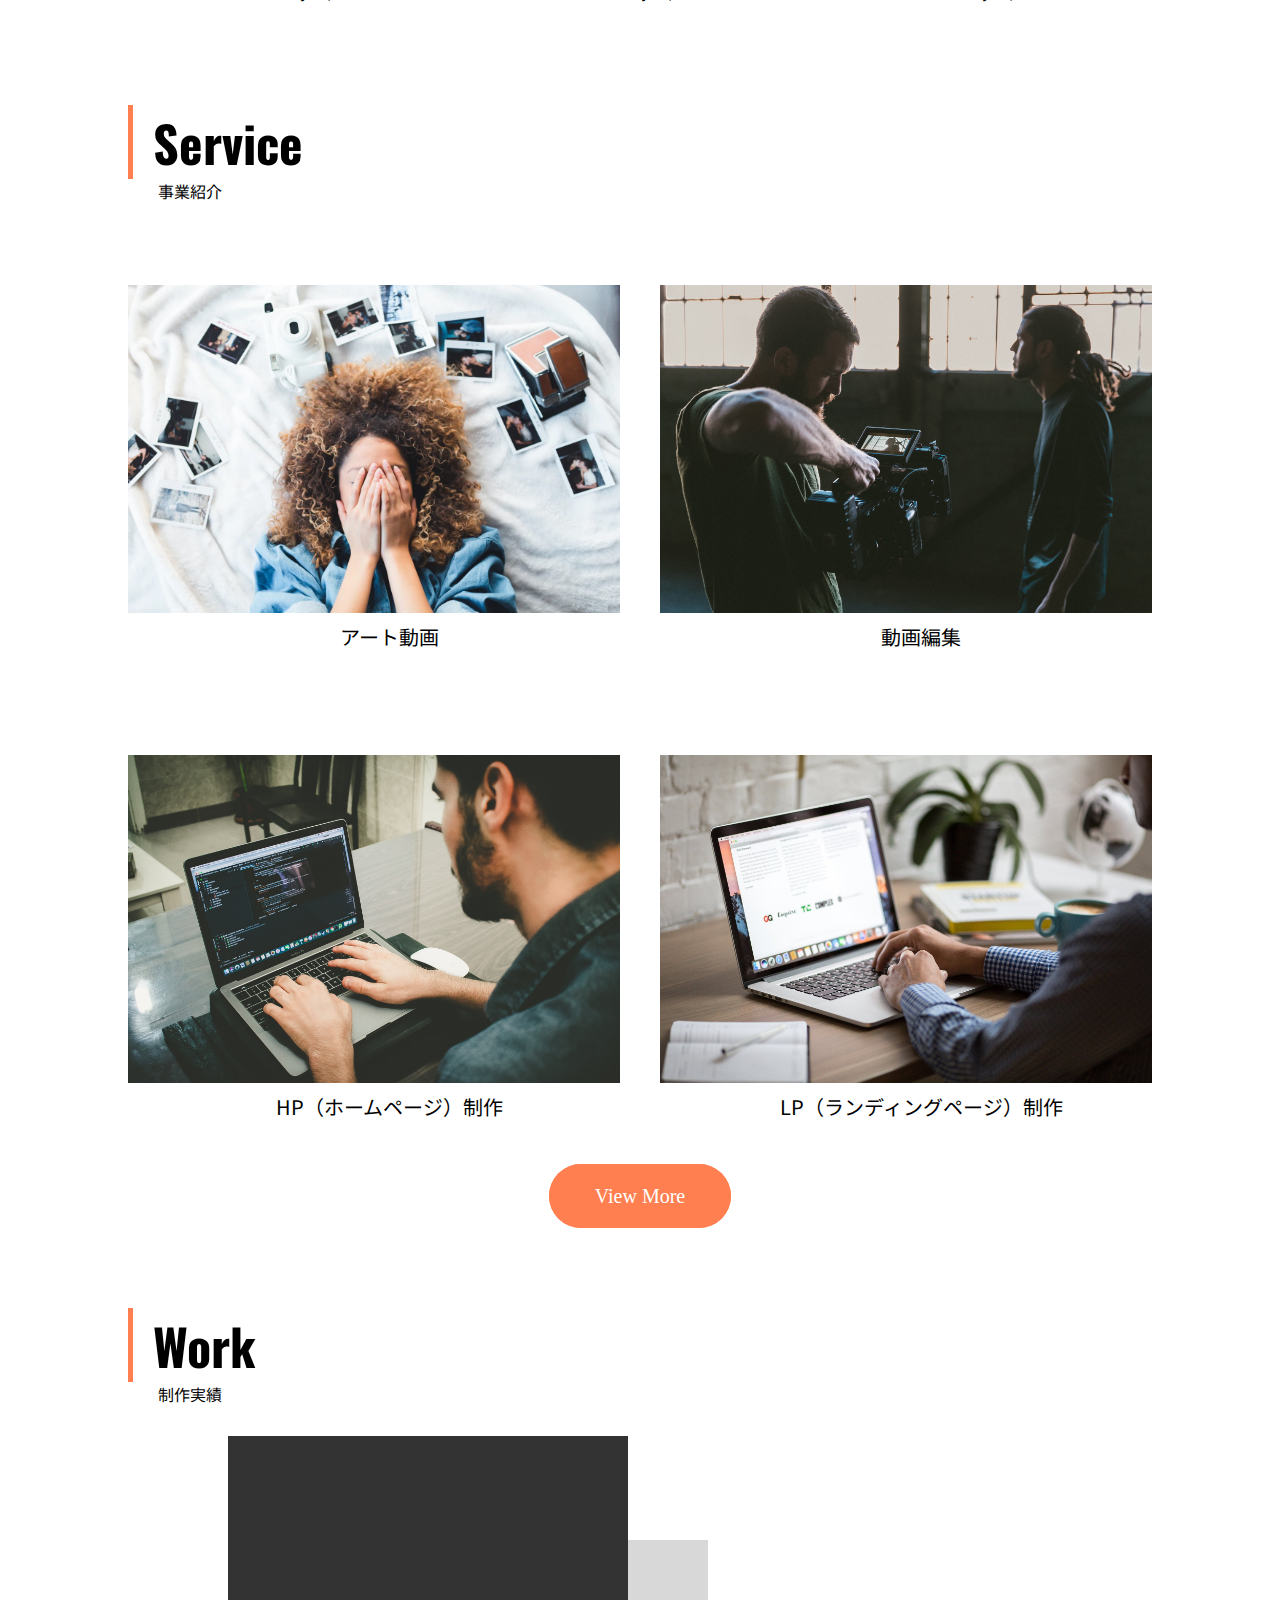
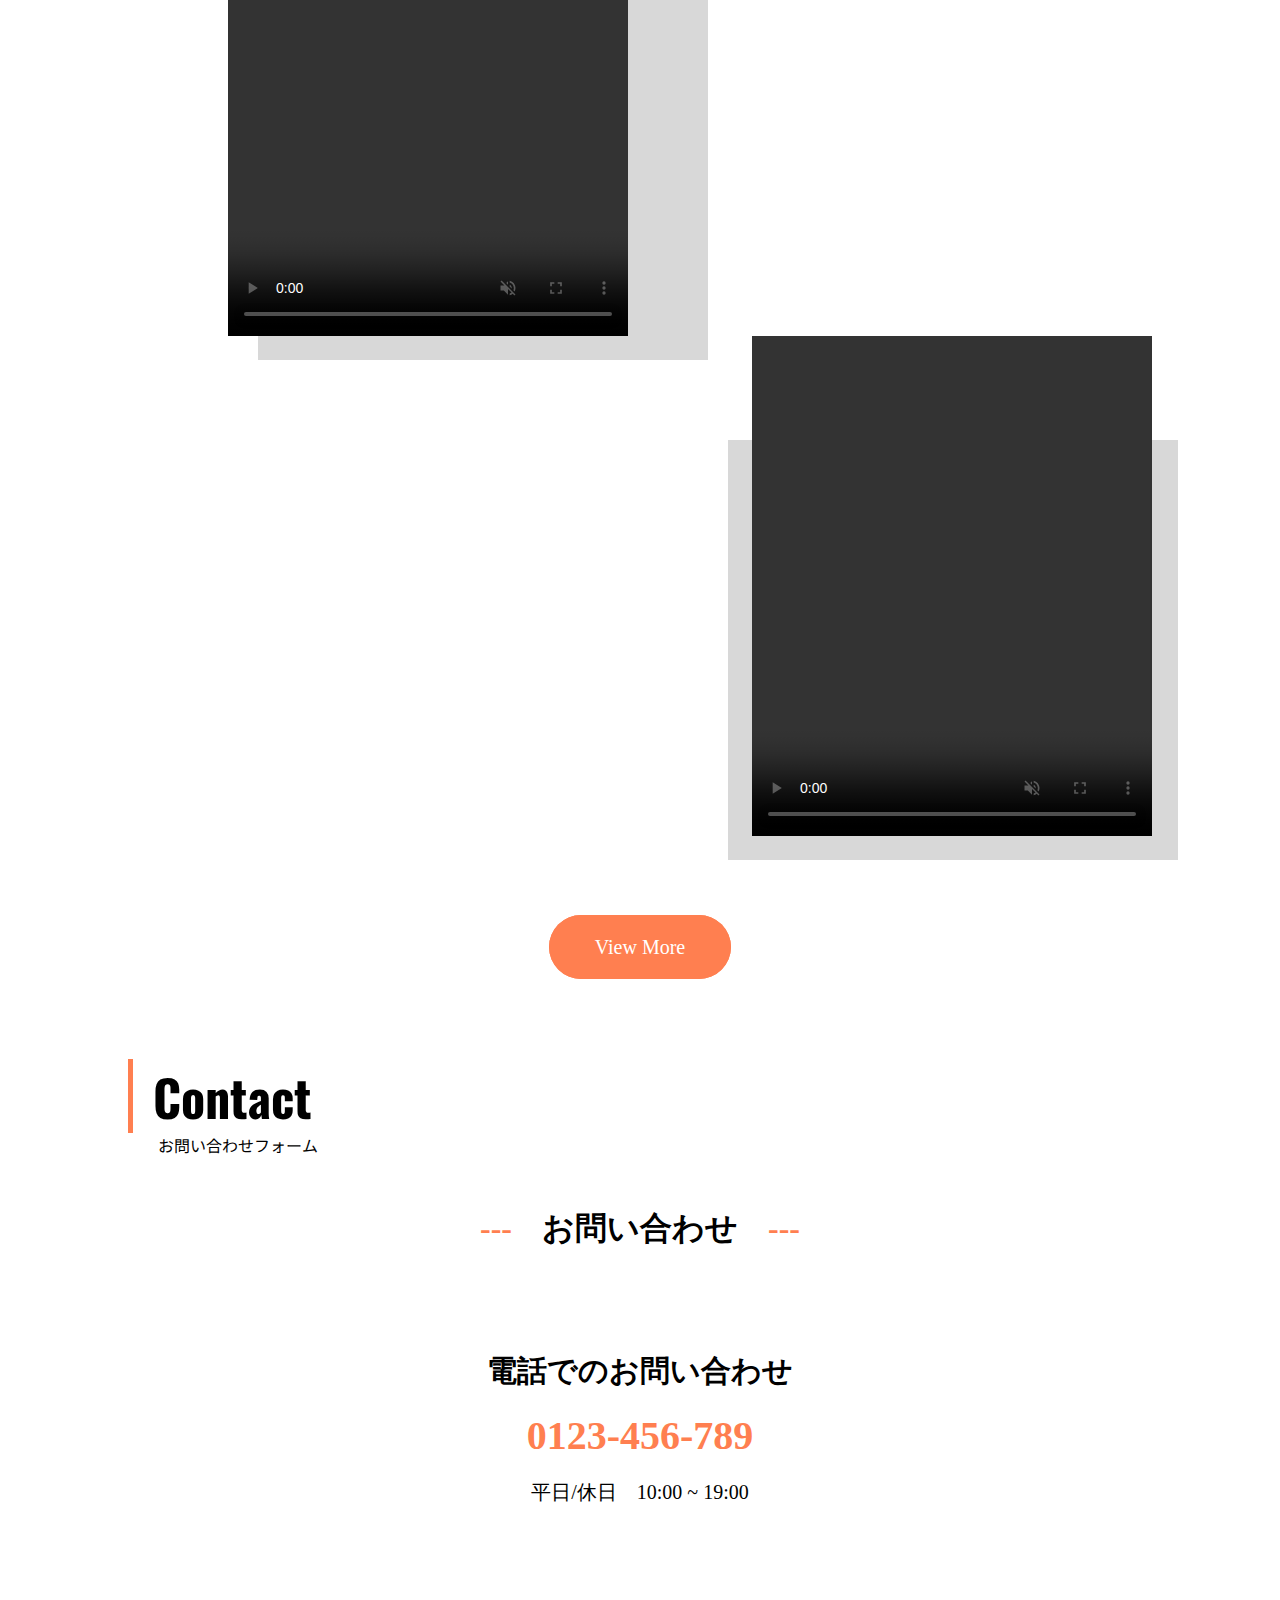
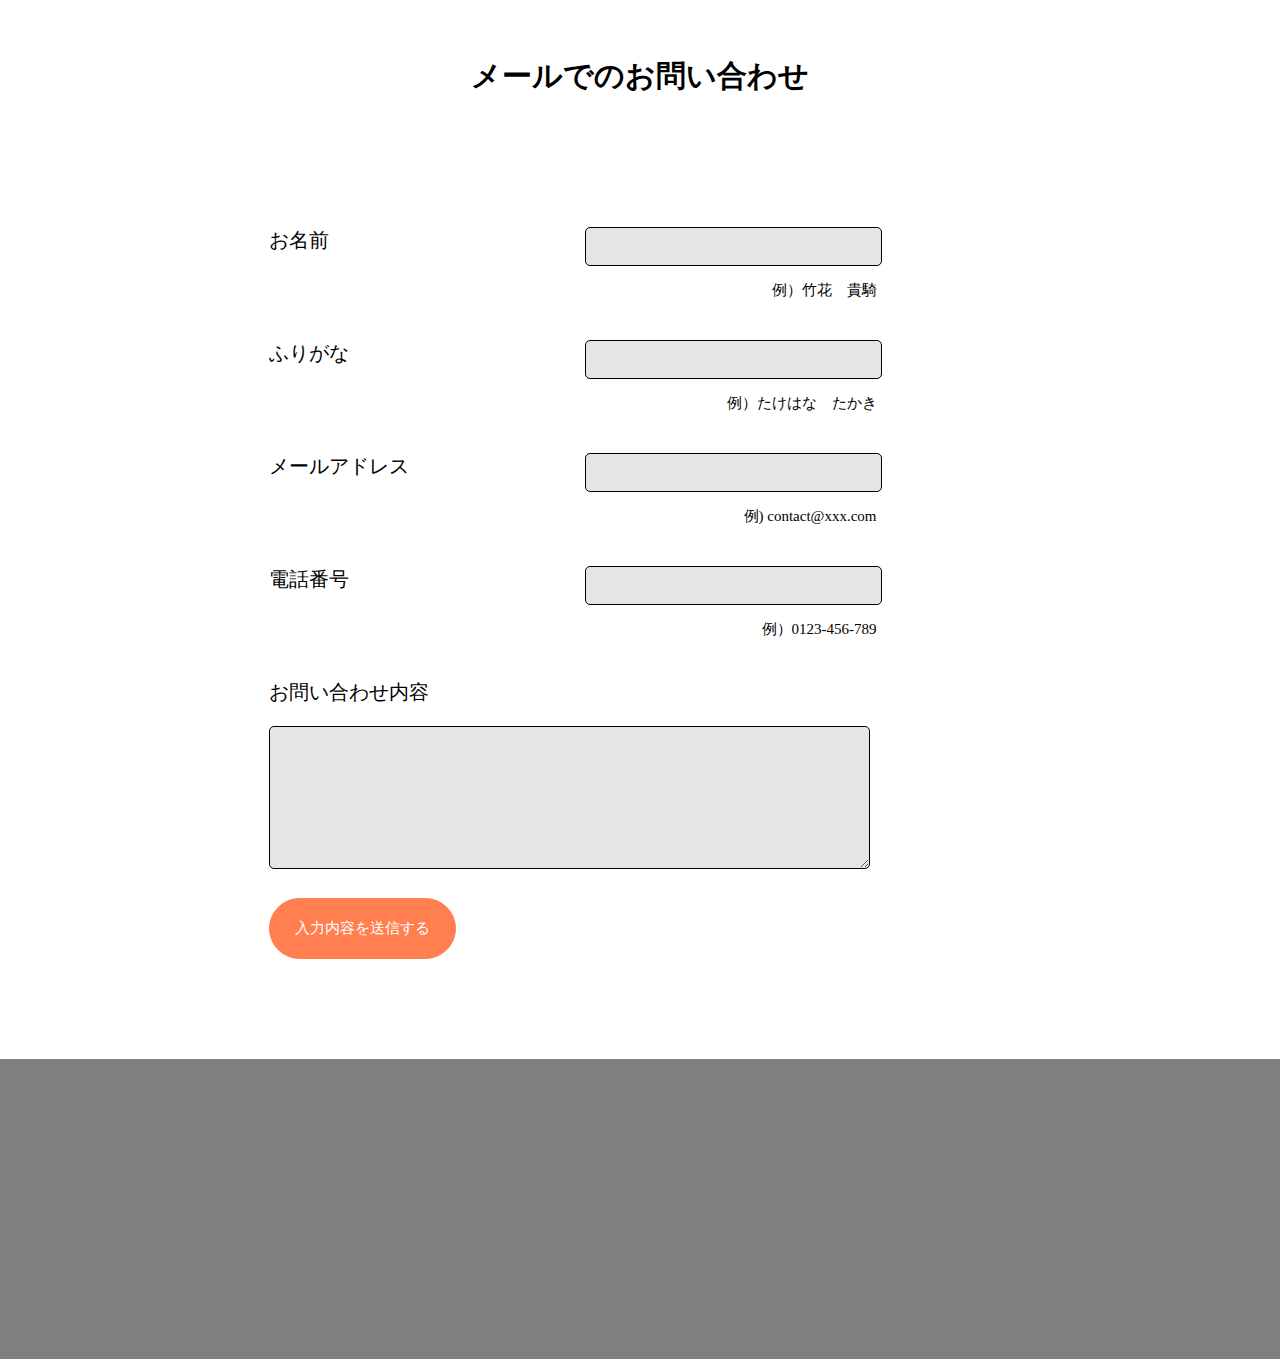
==== commit 18f8a560: "Update index.html" ====
--- a/index.html
+++ b/index.html
@@ -10,11 +10,12 @@
     <link href="https://use.fontawesome.com/releases/v5.6.1/css/all.css" rel="stylesheet">
     <link rel="preconnect" href="https://fonts.gstatic.com">
     <link href="https://fonts.googleapis.com/css2?family=Oswald:wght@600&display=swap" rel="stylesheet">
+    <link href="https://fonts.googleapis.com/css?family=Noto+Sans+JP" rel="stylesheet">
   </head>
   <body>
     <header>
       <div class="container_header">
-        <div class="header-left"><i class="fas fa-blog"></i></div>
+    <!--<div class="header-left"><img src="image/admove_logo.jpg"></div>-->
         <ul class="header-right">
           <li><a href="#company">Company</a></li>
           <li><a href="#service">Service</a></li>
@@ -39,8 +40,8 @@
             <div class="company_heart">
               <h2>事業理念</h2>
               <h3>グッとくるもう１つのidea</h3>
-              <p>集客したいけど方法がわからない、普段忙しくて手が回らない、そもそも楽しくない。<br>
-                 そんな方々に感動を与えられるようなサービスを提供できればと思い事業に取り組んでおります。<br>
+              <p>集客したいけど方法がわからない、普段忙しくて手が回らない、そもそも楽しくない。
+                 そんな方々に感動を与えられるようなサービスを提供できればと思い事業に取り組んでおります。
                  提供するだけではなく、そばにいるサポーター集団としてグッとくるものを共に作りあげていきたいと考えております。
                </p>
             </div>
@@ -48,15 +49,15 @@
               <h2>メンバー紹介</h2>
               <ul class="member_item">
                 <li>
-                  <div class="zoom"><img src="profile1.jpg" alt="プロフィール写真"></div>
+                  <div class="zoom"><img src="image/profile1.jpg" alt="プロフィール写真"></div>
                   <p>〜担当</p>
                 </li>
                 <li>
-                  <div class="zoom"><img src="profile2.jpg" alt="プロフィール写真"></div>
+                  <div class="zoom"><img src="image/profile2.jpg" alt="プロフィール写真"></div>
                   <p>〜担当</p>
                 </li>
                 <li>
-                  <div class="zoom"><img src="profile3.jpg" alt="プロフィール写真"></div>
+                  <div class="zoom"><img src="image/profile3.jpg" alt="プロフィール写真"></div>
                   <p>〜担当</p>
                 </li>
               </ul>
@@ -77,6 +78,7 @@
                       <img src="art.jpg" alt="アート動画">
                     </a>
                   </div>
+                  <p>アート動画</p>
                 </li>
                 <li class="up_right">
                   <div class="zoom">
@@ -84,6 +86,7 @@
                       <img src="video_editing.jpg" alt="動画編集">
                     </a>
                   </div>
+                  <p>動画編集</p>
                 </li>
               </ul>
               <ul class="body_down">
@@ -93,6 +96,7 @@
                       <img src="hp.jpg" alt="ホームページ制作">
                     </a>
                   </div>
+                  <p>HP（ホームページ）制作</p>
                 </li>
                 <li class="down_right">
                   <div class="zoom">
@@ -100,9 +104,11 @@
                       <img src="lp.jpg" alt="ランディングページ制作">
                     </a>
                   </div>
+                  <p>LP（ランディングページ）制作</p>
                 </li>
               </ul>
             </div>
+            <a  class="service_viewall" href="#">View More</a>
           </div>
         </div>
         <div class="container_work" id="work">
@@ -110,6 +116,21 @@
             <div class="work_heading">
               <h1>Work</h1>
               <p>制作実績</p>
+            </div>
+            <div class="work_video">
+              <div class="movie_breakfast">
+                <video controls autoplay muted loop>
+                  <source src="breakfast.mp4"></source>
+                </video>
+                <div class="backgray_breakfast"></div>
+              </div>
+              <div class="movie_cafe">
+                <video controls autoplay muted loop>
+                  <source src="cafe.mp4"></source>
+                </video>
+                <div class="backgray_cafe"></div>
+              </div>
+              <a  class="work_viewall" href="#">View More</a>
             </div>
           </div>
         </div>
--- a/style.css
+++ b/style.css
@@ -3,14 +3,18 @@
   margin:0;
 }
 
+*:focus {
+ outline: none;
+}
+
 header {
+  width: 100%;
   height:600px;
-  background-image: url("./office.jpg");
+  background-image: url("office.jpg");
   background-position: center;
   background-repeat: no-repeat;
   background-size: cover;
   color:white;
-  position: relative;
 }
 
 .container_header {
@@ -20,9 +24,14 @@
 .header-left {
   font-size:30px;
   float:left;
-  color:coral;
   padding-left:30px;
-}
+  mix-blend-mode: multiply;
+}
+
+/*.header-left img {
+  width:100px;
+  height:100px;
+}*/
 
 .header-right {
   font-size:30px;
@@ -41,17 +50,19 @@
 }
 
 .header-right li:hover {
-  border-bottom:2px solid coral;
+  border-bottom:3px solid coral;
 }
 
 .heading {
-  position:absolute;
-  top:200px;
-  left:10%;
+  position:relative;
+  top:130px;
+  left:60%;
+  /*top:200%;
+  left:10%;*/
 }
 
 .heading h1{
-  font-size:80px;
+  font-size:100px;
   font-family: 'Oswald', sans-serif;
 }
 
@@ -61,18 +72,26 @@
 }
 
 .heading a {
-  font-size:10px;
+  font-size:13px;
   padding:20px 25px;
   background-color: coral;
   text-decoration: none;
   color:white;
   border-radius: 50px;
+  position:relative;
+  top:0;
+  left:14%;
+  /*left:0;*/
+}
+
+.heading a:hover {
+  top:-5px;
 }
 
 /*-----------会社概要-----------*/
 
 .container_company {
-  height:1000px;
+  height:100%;
   width:100%;
   margin-top:100px;
 }
@@ -91,6 +110,7 @@
 
 .company_heading p{
   padding-left:30px;
+  font-family: "Noto Sans JP";
 }
 
 .company_heart, .company_member {
@@ -108,7 +128,7 @@
 .company_member h2::before,
 .company_member h2::after
  {
-  content:"-----";
+  content:"---";
   color:coral;
   padding: 0 30px;
 }
@@ -120,6 +140,9 @@
 
 .company_heart p {
   font-size:20px;
+  width:70%;
+  margin: 0 auto;
+  line-height: 50px;
 }
 
 .member_item {
@@ -136,7 +159,6 @@
 
 .member_item img {
   width:100%;
-  /*border-radius: 50px;*/
   box-sizing: border-box;
 }
 
@@ -149,10 +171,14 @@
 /*-----------サービス-----------*/
 
 .container_service {
-  height:1000px;
-  width:100%;
-  margin-top:100px;
-  text-align: center;
+  height:100%;
+  width:100%;
+  margin-top:100px;
+  text-align: center;
+}
+
+.service_body {
+  height:900px;
 }
 
 .service_item {
@@ -171,6 +197,10 @@
   font-family: 'Oswald', sans-serif;
   border-left:5px solid coral;
   padding-left:20px;
+}
+
+.service_header {
+  font-family: "Noto Sans JP";
 }
 
 .service_item p{
@@ -257,13 +287,45 @@
   overflow: hidden;
 }
 
+.up_left p,
+.up_right p,
+.down_left p,
+.down_right p{
+  font-family: 'Oswald', sans-serif;
+  font-family: "Noto Sans JP";
+  font-size:20px;
+  margin-top:5px;
+}
+
+/*-----サービス・もっと見る------*/
+
+.service_viewall {
+  background-color: coral;
+  border: 1px solid coral;
+  padding: 20px 45px;
+  font-size:20px;
+  border-radius: 50px;
+  color: white;
+  text-decoration: none;
+  margin: 0 auto;
+}
+
+.service_viewall:hover {
+  background-color: white;
+  color: coral;
+}
+
 
 /*-----------制作実績-----------*/
 
-.container.work {
-  height:1000px;
-  width:100%;
-  margin-top:100px;
+.container_work {
+  height:100%;
+  width:100%;
+  margin-top:100px;
+}
+
+.work_heading p{
+  font-family: "Noto Sans JP";
 }
 
 .work_item {
@@ -282,12 +344,86 @@
   padding-left:30px;
 }
 
+/*-----breakfast動画-----*/
+
+.movie_breakfast {
+  height:500px;
+  text-align: left;
+}
+
+.movie_breakfast video {
+  width:400px;
+  height:500px;
+  margin:30px 0 0 100px;
+}
+
+.backgray_breakfast {
+  content:'';
+  background-color: rgba(0, 0, 0, 0.3);
+  width:450px;
+  height:420px;
+  opacity:0.5;
+  position: relative;
+  top:-400px;
+  left:130px;
+  z-index:-1;
+}
+
+/*-----カフェ動画-----*/
+
+.movie_cafe {
+  height:630px;
+  text-align: right;
+}
+
+.movie_cafe video {
+  width:400px;
+  height:500px;
+  position: relative;
+  margin:30px 0 0 100px;
+}
+
+.backgray_cafe {
+  content:'';
+  background-color: rgba(0, 0, 0, 0.3);
+  width:450px;
+  height:420px;
+  opacity:0.5;
+  position: relative;
+  top:-400px;
+  left:600px;
+  z-index:-1;
+}
+
+/*-----もっと見る-----*/
+
+.work_video {
+  text-align: center;
+}
+
+.work_viewall {
+  background-color: coral;
+  border: 1px solid coral;
+  padding: 20px 45px;
+  font-size:20px;
+  width:20%;
+  text-align: center;
+  border-radius: 50px;
+  color: white;
+  text-decoration: none;
+}
+
+.work_viewall:hover {
+  background-color: white;
+  color: coral;
+}
+
 /*-----------お問い合わせフォーム-----------*/
 
-.container.contact {
-  height:1000px;
-  width:100%;
-  margin-top:100px;
+.container_contact {
+  width:100%;
+  margin-top:100px;
+  height:100%;
 }
 
 .contact_item {
@@ -304,6 +440,7 @@
 
 .contact_heading p{
   padding-left:30px;
+  font-family: "Noto Sans JP";
 }
 
 .contact_all {
@@ -313,7 +450,7 @@
 
 .contact_all h1::before,
 .contact_all h1::after {
-  content:"-----";
+  content:"---";
   color:coral;
   padding: 0 30px;
 }
@@ -326,6 +463,10 @@
 
 .contact_tel a {
   text-decoration: none;
+}
+
+.contact_tel h2 {
+  font-size:30px;
 }
 
 .contact_tel h3 {
@@ -346,6 +487,10 @@
   margin: 0 auto;
 }
 
+.contact_email h2 {
+  font-size:30px;
+}
+
 .contact_email form{
   margin:0 auto;
 }
@@ -402,6 +547,7 @@
   margin-top:20px;
   padding:5px 0 0 5px;
   font-size:15px;
+  width:80%;
 }
 
 .contact_form input,
@@ -414,13 +560,19 @@
 .submit {
   display: block;
   background-color: coral !important;
-  padding:10px 15px;
+  padding:20px 25px !important;
   color: white;
   border:none;
-  border-radius: 20px !important;
+  border-radius: 50px !important;
   margin-top:25px;
   border:1px solid coral !important;
   font-size:15px !important;
+  position: relative;
+  top:0;
+}
+
+.submit:hover {
+  top:-5px;
 }
 
 /*----------フッター ----------*/
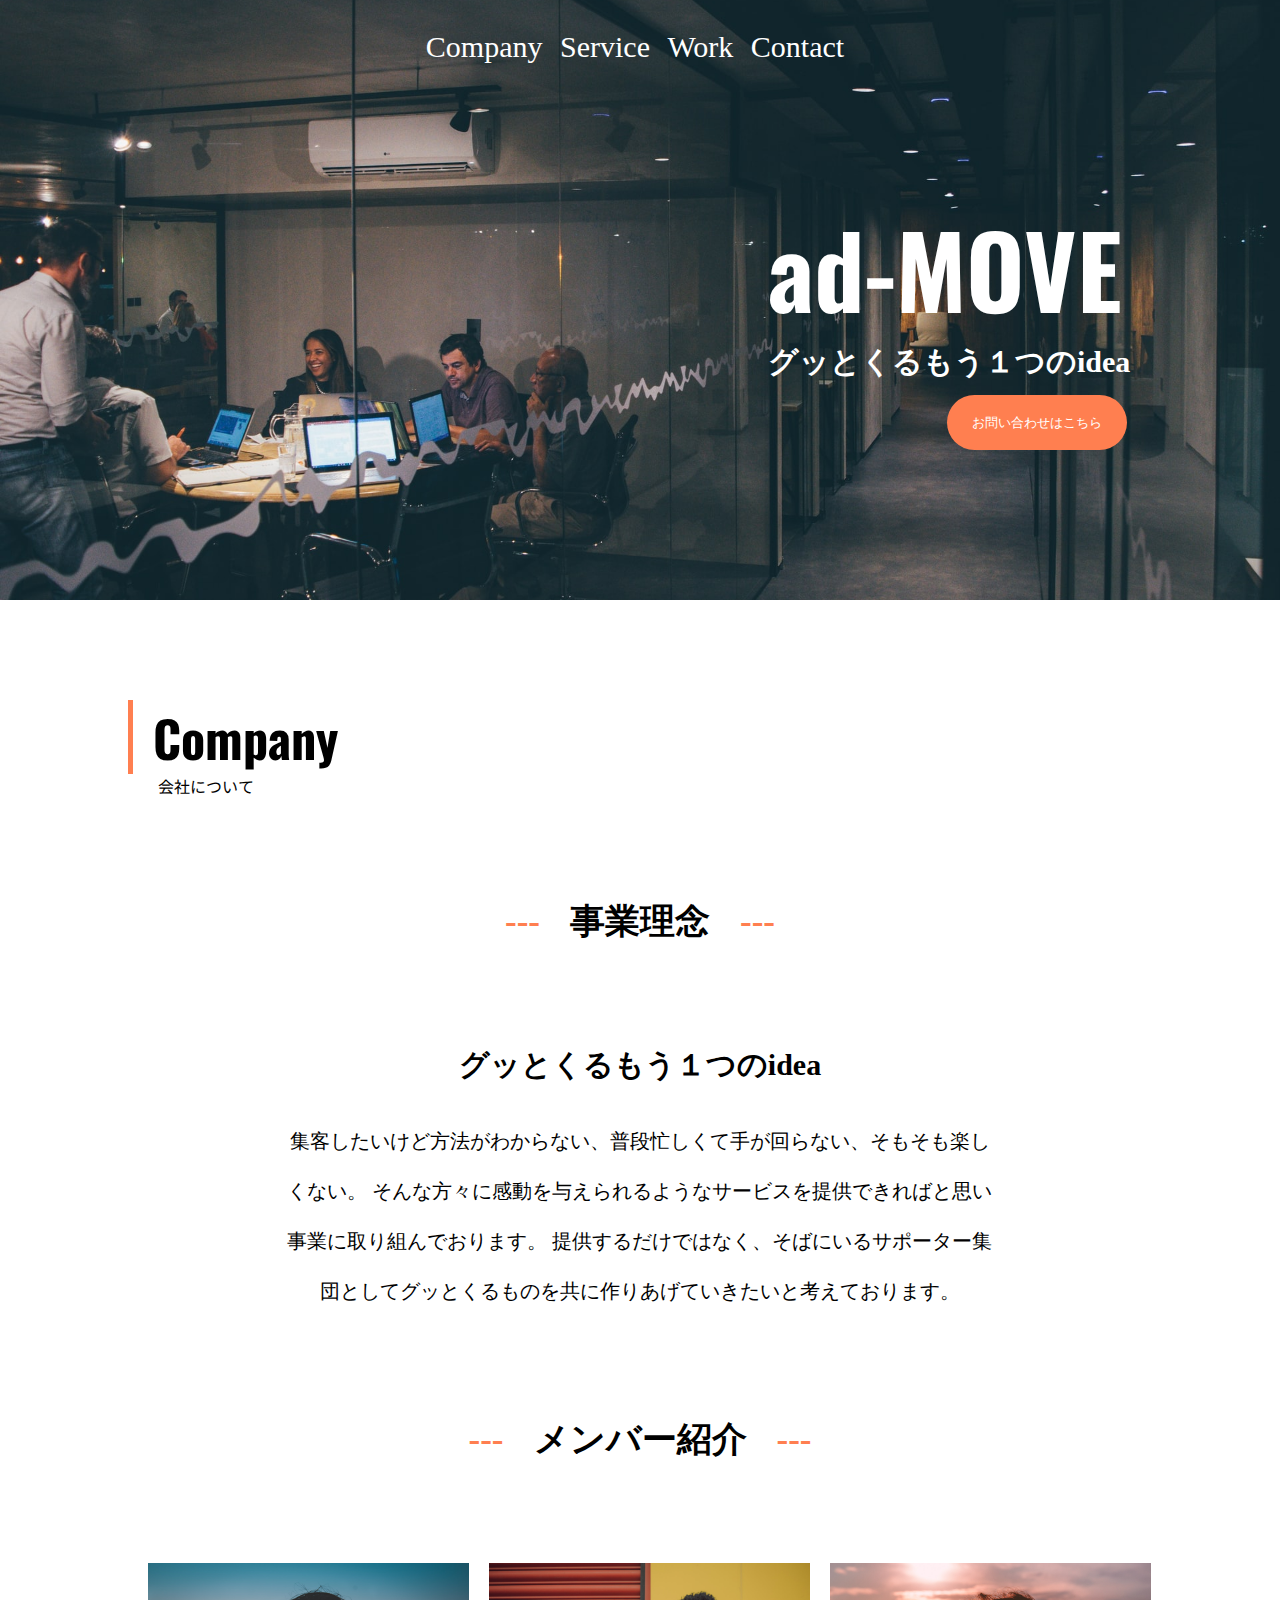
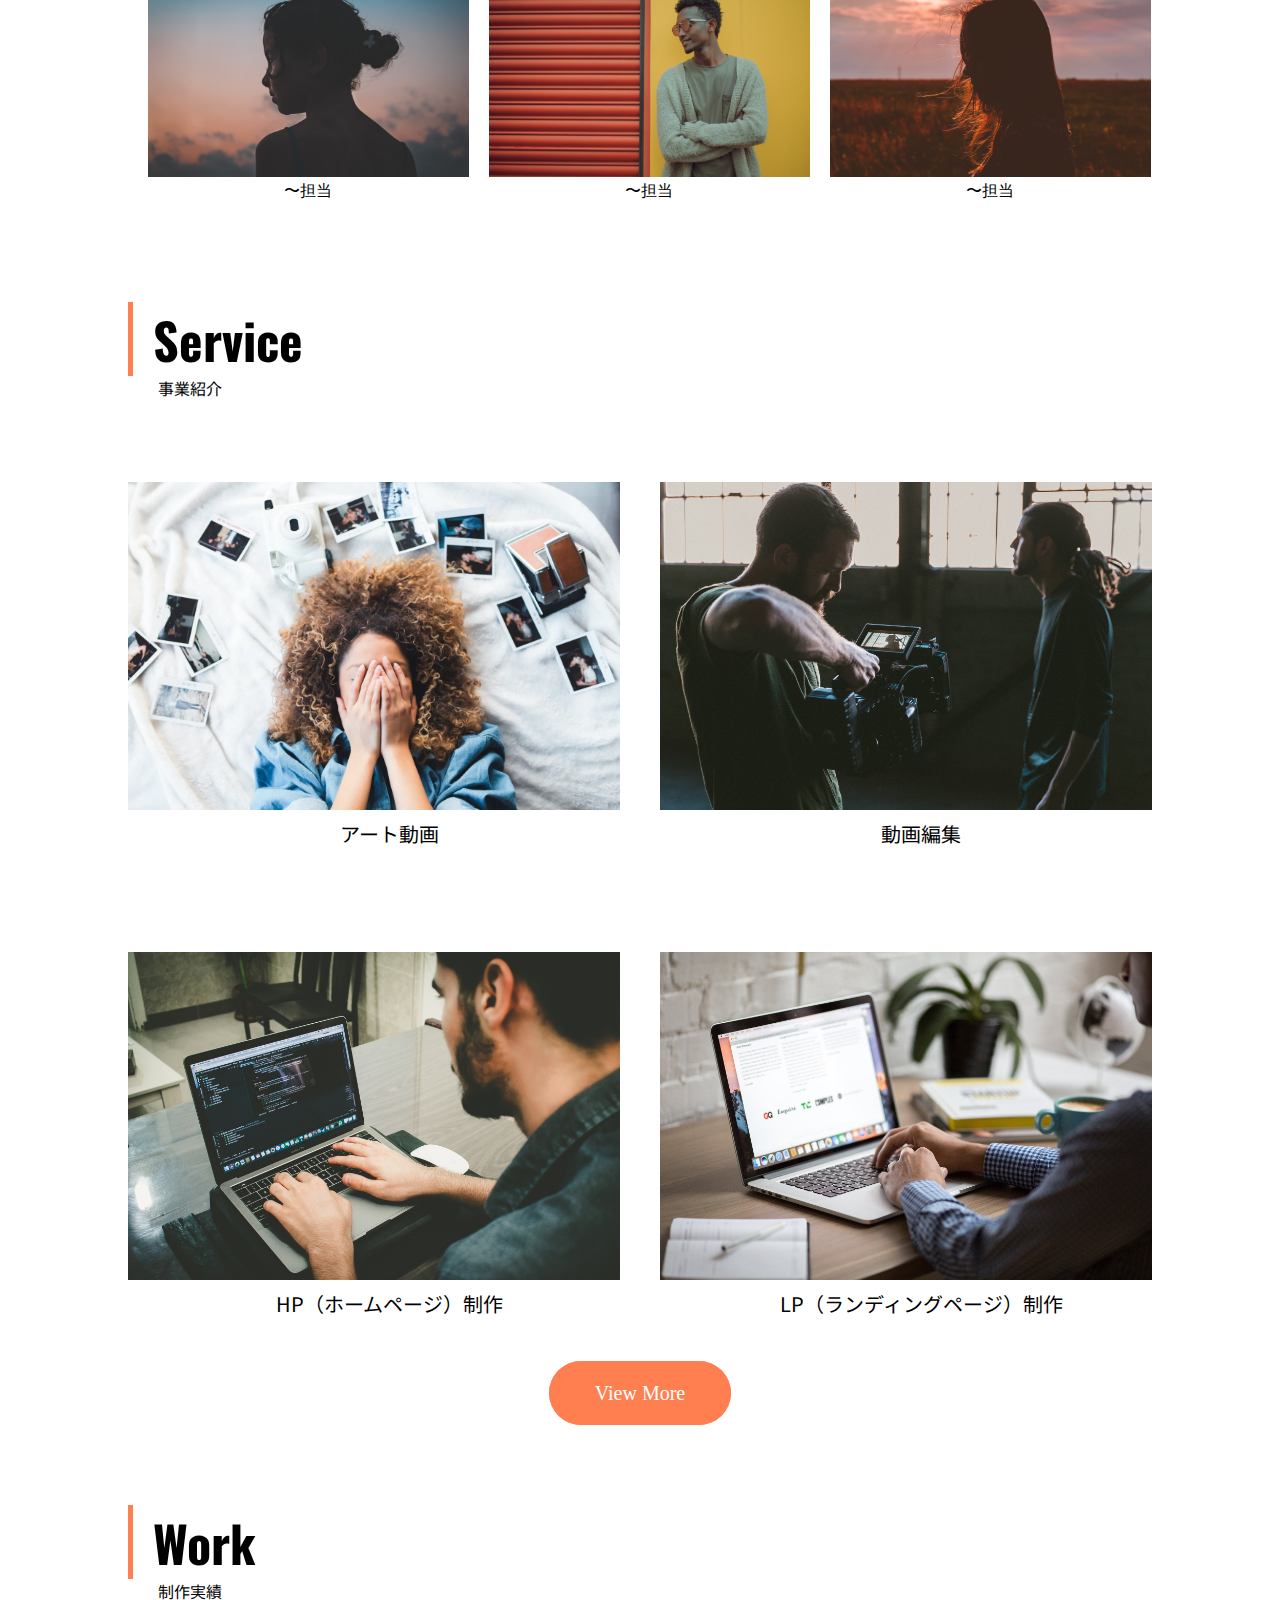
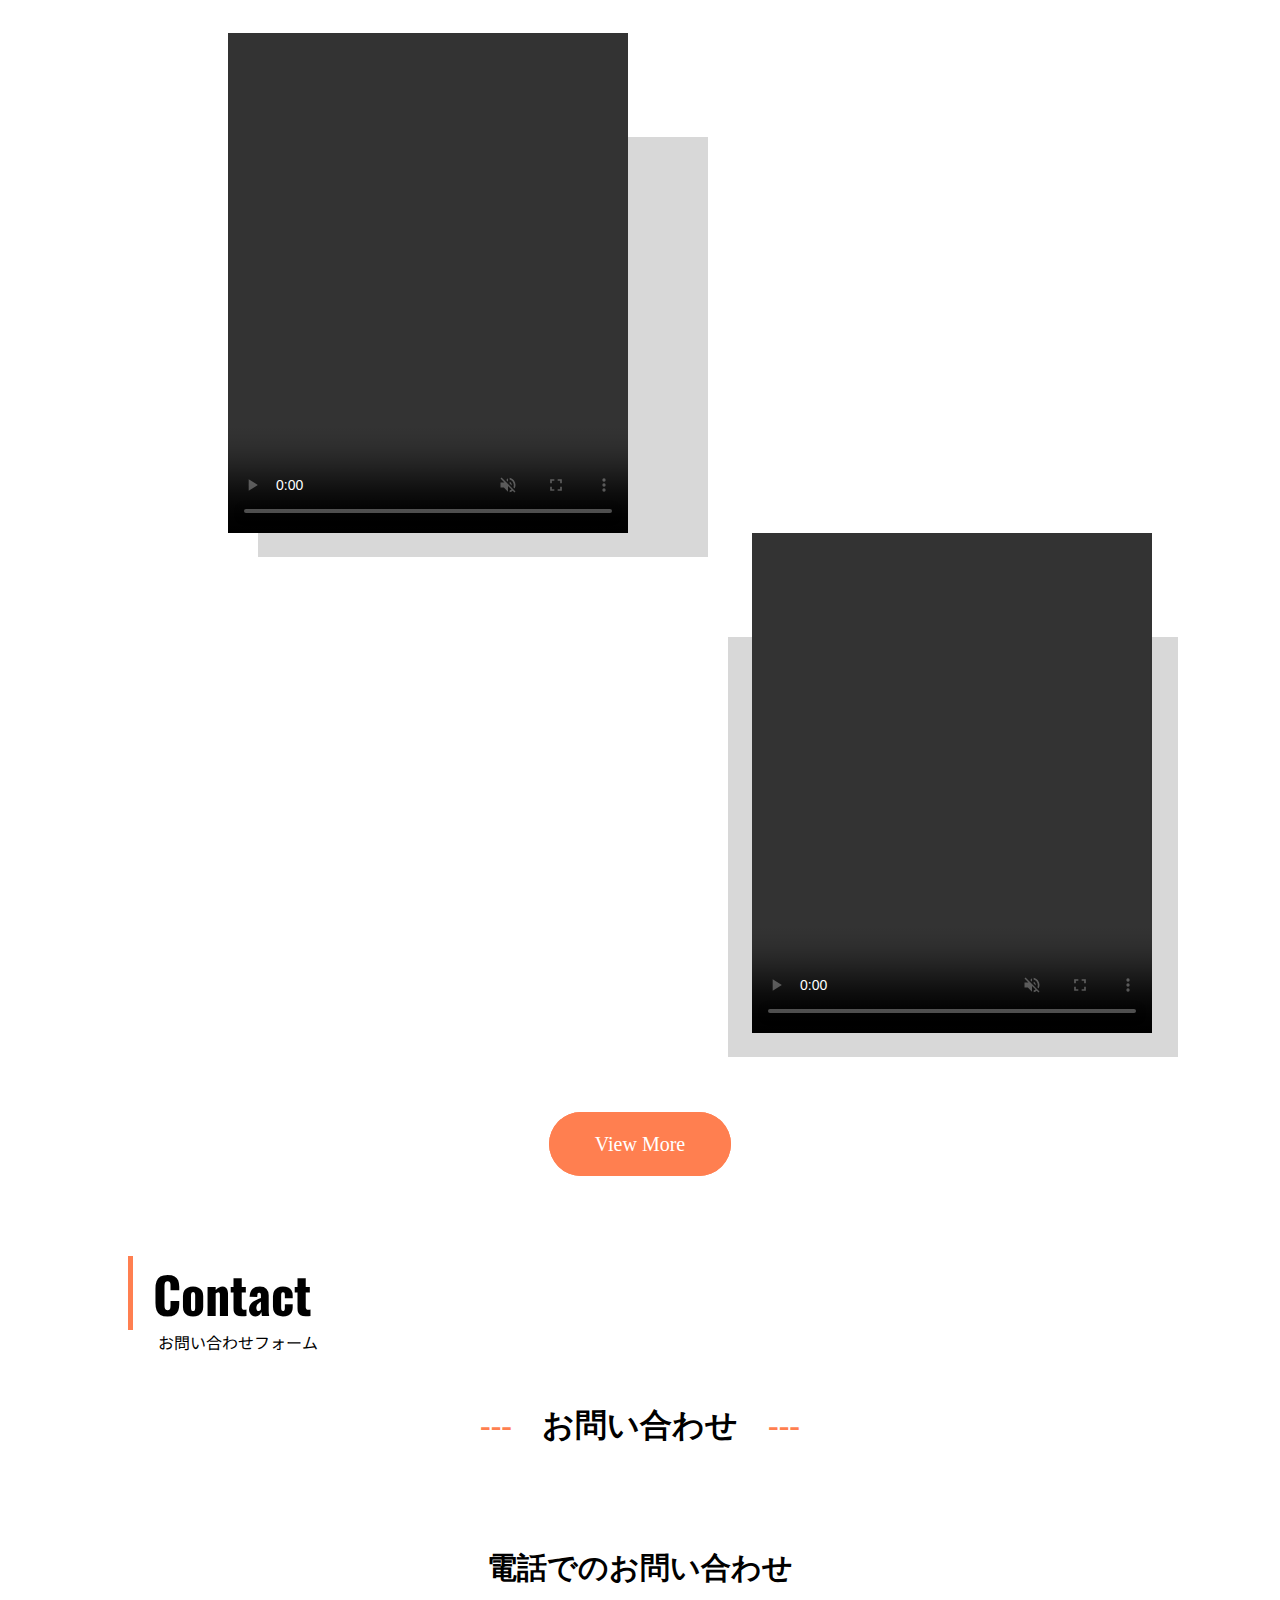
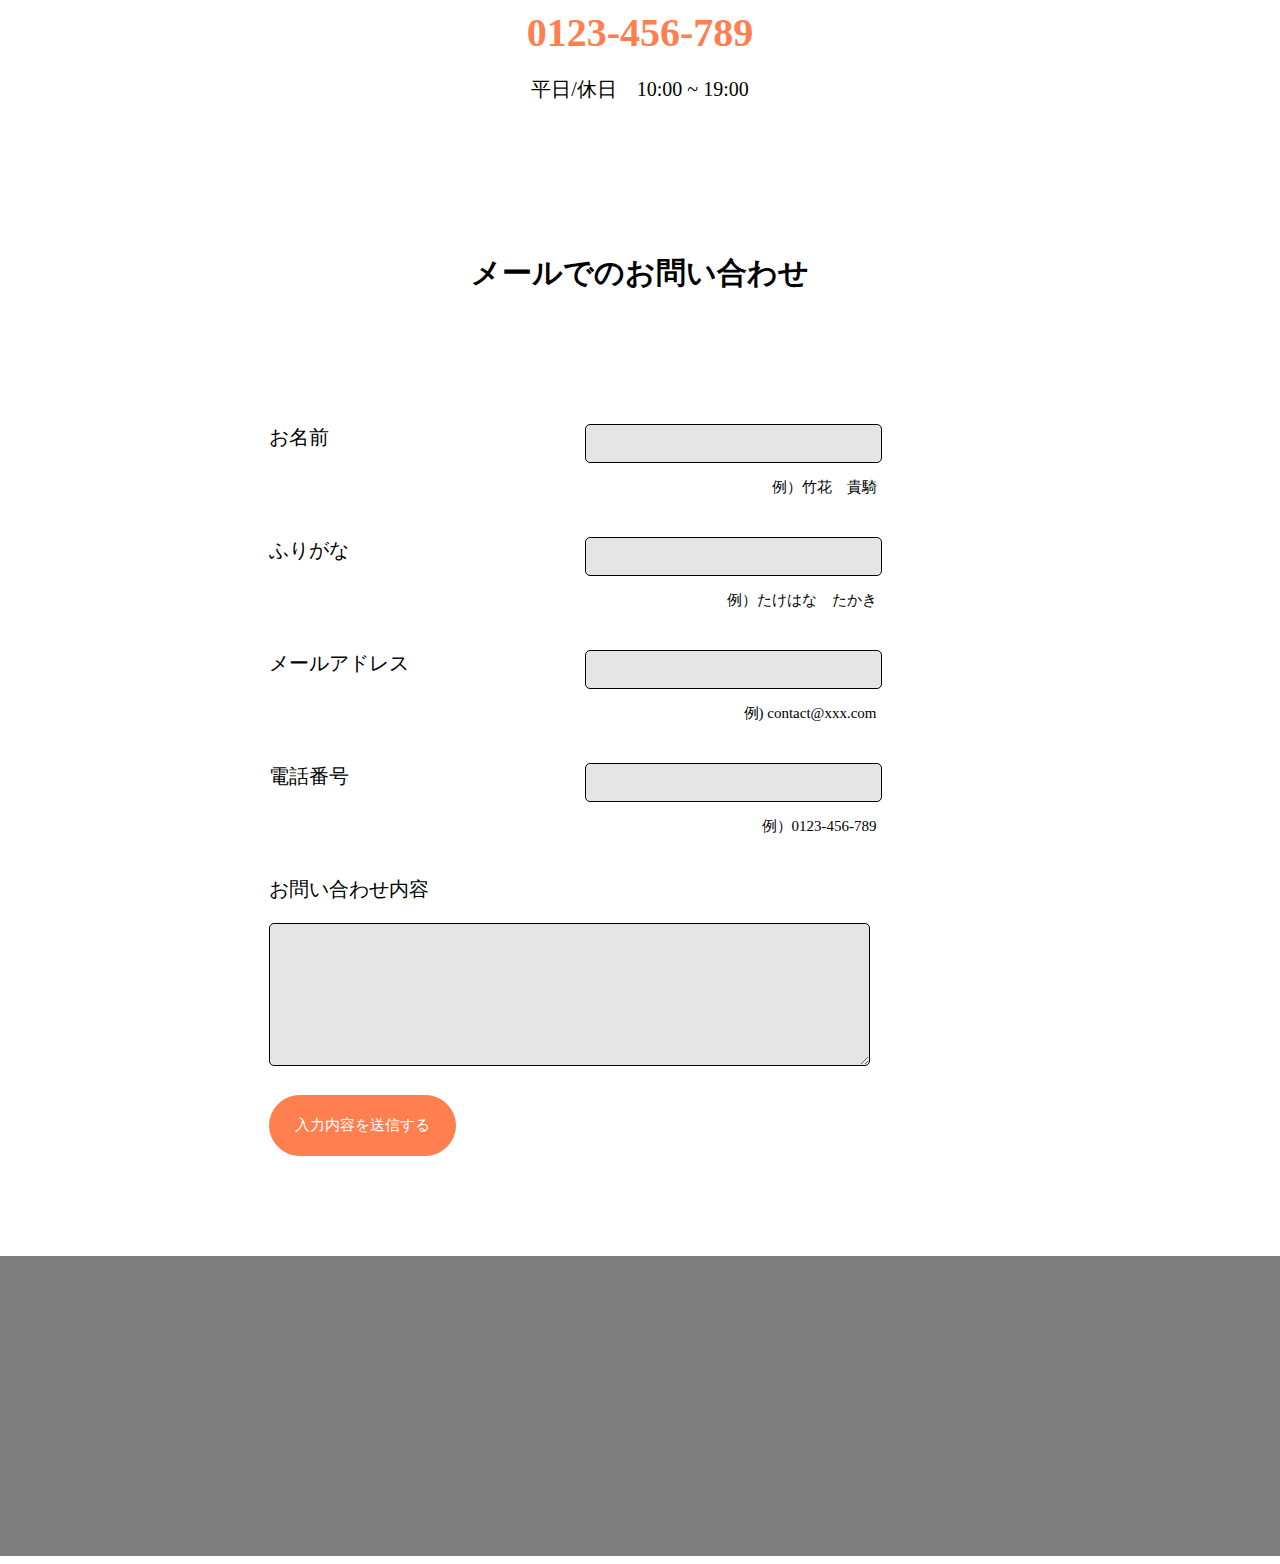
==== commit 3f19ccc7: "Update index.html" ====
--- a/index.html
+++ b/index.html
@@ -49,15 +49,15 @@
               <h2>メンバー紹介</h2>
               <ul class="member_item">
                 <li>
-                  <div class="zoom"><img src="image/profile1.jpg" alt="プロフィール写真"></div>
+                  <div class="zoom"><img src="profile1.jpg" alt="プロフィール写真"></div>
                   <p>〜担当</p>
                 </li>
                 <li>
-                  <div class="zoom"><img src="image/profile2.jpg" alt="プロフィール写真"></div>
+                  <div class="zoom"><img src="profile2.jpg" alt="プロフィール写真"></div>
                   <p>〜担当</p>
                 </li>
                 <li>
-                  <div class="zoom"><img src="image/profile3.jpg" alt="プロフィール写真"></div>
+                  <div class="zoom"><img src="profile3.jpg" alt="プロフィール写真"></div>
                   <p>〜担当</p>
                 </li>
               </ul>
--- a/responsive.css
+++ b/responsive.css
@@ -1 +1,255 @@
-
+/* Large devices (desktops, less than 1200px)*/
+@media (max-width: 1199px) {
+  /*画面サイズが1199px以下だったらここを読み込む*/
+ }
+
+/* Medium devices (tablets, less than 992px)*/
+@media (max-width: 991px) { /*--col-md--*/
+  /*画面サイズが991px以下だったらここを読み込む*/
+ }
+
+/* Small devices (landscape phones, less than 768px)*/
+@media (max-width: 767px) { /*--col-sm--*/
+  /*画面サイズが767px以下だったらここを読み込む*/
+ }
+
+/* Extra small devices (portrait phones, less than 576px)*/
+@media (max-width: 575px) { /*--col-xs--*/
+  /*画面サイズが575px以下だったらここを読み込む*/
+
+  .heading {
+    text-align: center;
+    position:relative;
+    top:130px;
+    left:0px;
+    /*top:200%;
+    left:10%;*/
+  }
+
+  .heading h1{
+    font-size:60px;
+    font-family: 'Oswald', sans-serif;
+  }
+
+  .heading h3{
+    font-size:30px;
+    margin-bottom: 30px;
+  }
+
+  .heading a {
+    font-size:13px;
+    padding:20px 25px;
+    background-color: coral;
+    text-decoration: none;
+    color:white;
+    border-radius: 50px;
+    position:relative;
+    top:0;
+    left:0;
+  }
+
+  /*-----------会社概要-----------*/
+
+  .company_heart h2{
+    font-size:30px;
+  }
+
+  .company_heart h3 {
+    font-size:25px;
+    margin:70px 0 30px 0;
+  }
+
+  .company_heart p {
+    font-size:15px;
+    width:100%;
+    line-height: 40px;
+  }
+
+  .company_member h2 {
+    font-size:25px;
+  }
+
+  .member_item {
+    flex-direction: column;
+  }
+
+  .member_item li {
+    width:100%;
+    margin-top:0px;
+  }
+
+  .member_item p{
+    font-size:20px;
+    margin:10px 0 20px 0;
+  }
+
+  /*-----------サービス-----------*/
+
+  .service_body {
+    height:330px;
+  }
+
+  .body_up,
+  .body_down {
+    width:100%;
+    height:100%;
+  }
+
+  .up_left,
+  .up_right,
+  .down_left,
+  .down_right{
+    width:100%;
+    height:100%;
+  }
+
+  .down_right p{
+    text-align: center;
+    font-size:19px;
+  }
+
+  /*-----------制作実績-----------*/
+
+  .container_work {
+    height:1300px;
+    width:100%;
+    margin-top:100px;
+  }
+
+  .work_heading p{
+    font-family: "Noto Sans JP";
+  }
+
+  .work_item {
+    width:80%;
+    margin: 0 auto;
+  }
+
+  .work_item h1{
+    font-size:50px;
+    font-family: 'Oswald', sans-serif;
+    border-left:5px solid coral;
+    padding-left:20px;
+  }
+
+  .work_item p{
+    padding-left:30px;
+  }
+
+  /*-----breakfast動画-----*/
+
+  .movie_breakfast {
+    height:500px;
+    text-align: left;
+  }
+
+  .movie_breakfast video {
+    width:80%;
+    height:400px;
+    position: relative;
+    margin:0;
+  }
+
+  .backgray_breakfast {
+    width:90%;
+    height:310px;
+    top:-300px;
+    left:20px;
+  }
+
+  /*-----カフェ動画-----*/
+
+  .movie_cafe {
+    height:500px;
+    text-align: right;
+  }
+
+  .movie_cafe video {
+    width:80%;
+    height:400px;
+    margin:0;
+  }
+
+  .backgray_cafe {
+    width:90%;
+    height:310px;
+    top:-300px;
+    left:10px;
+  }
+
+  /*-----もっと見る-----*/
+
+  .work_video {
+    text-align: center;
+  }
+
+  .work_viewall {
+    background-color: coral;
+    border: 1px solid coral;
+    padding: 20px 45px;
+    font-size:20px;
+    width:20%;
+    text-align: center;
+    border-radius: 50px;
+    color: white;
+    text-decoration: none;
+  }
+
+  .work_viewall:hover {
+    background-color: white;
+    color: coral;
+  }
+
+  /*-----------お問い合わせフォーム-----------*/
+
+  .container_contact {
+    height:1700px;
+  }
+
+  .contact_item {
+    width:80%;
+    margin: 0 auto;
+  }
+
+  .contact_all h1{
+    margin-top:100px;
+    font-size: 24px;
+  }
+
+  /*----------電話でのお問い合わせ-----------*/
+
+  .contact_tel h2 {
+    font-size:25px;
+  }
+
+  /*----------メールでのお問い合わせ-----------*/
+
+  .contact_email h2 {
+    font-size:25px;
+  }
+
+  .form_item {
+    margin-top:50px;
+  }
+
+  .form_one {
+    margin-top:20px;
+  }
+
+  /*-----------お問い合わせ内容----------*/
+
+  .form_textarea textarea{
+    font-size:15px;
+    width:80%;
+  }
+
+  .contact_form input,
+  .contact_form textarea {
+    margin-top:10px;
+  }
+
+  .submit {
+    margin-top:50px !important;
+  }
+
+ }
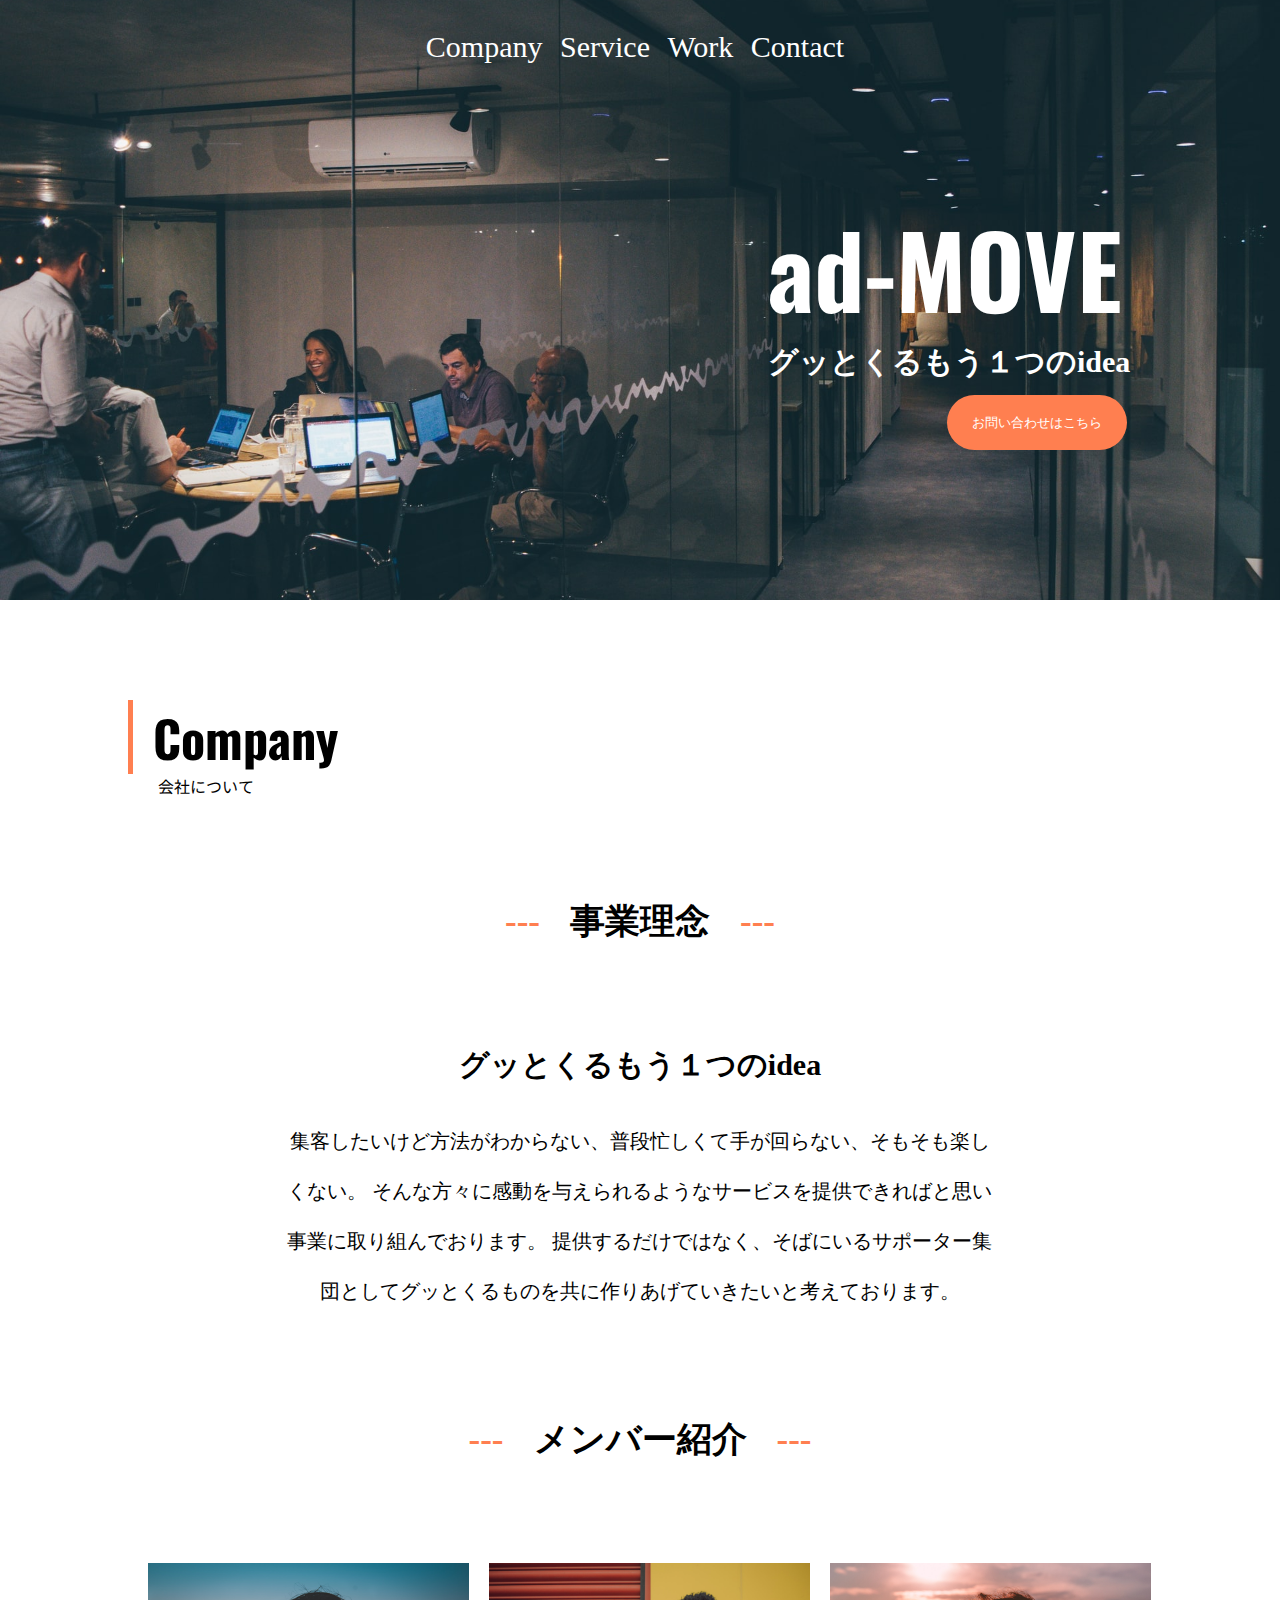
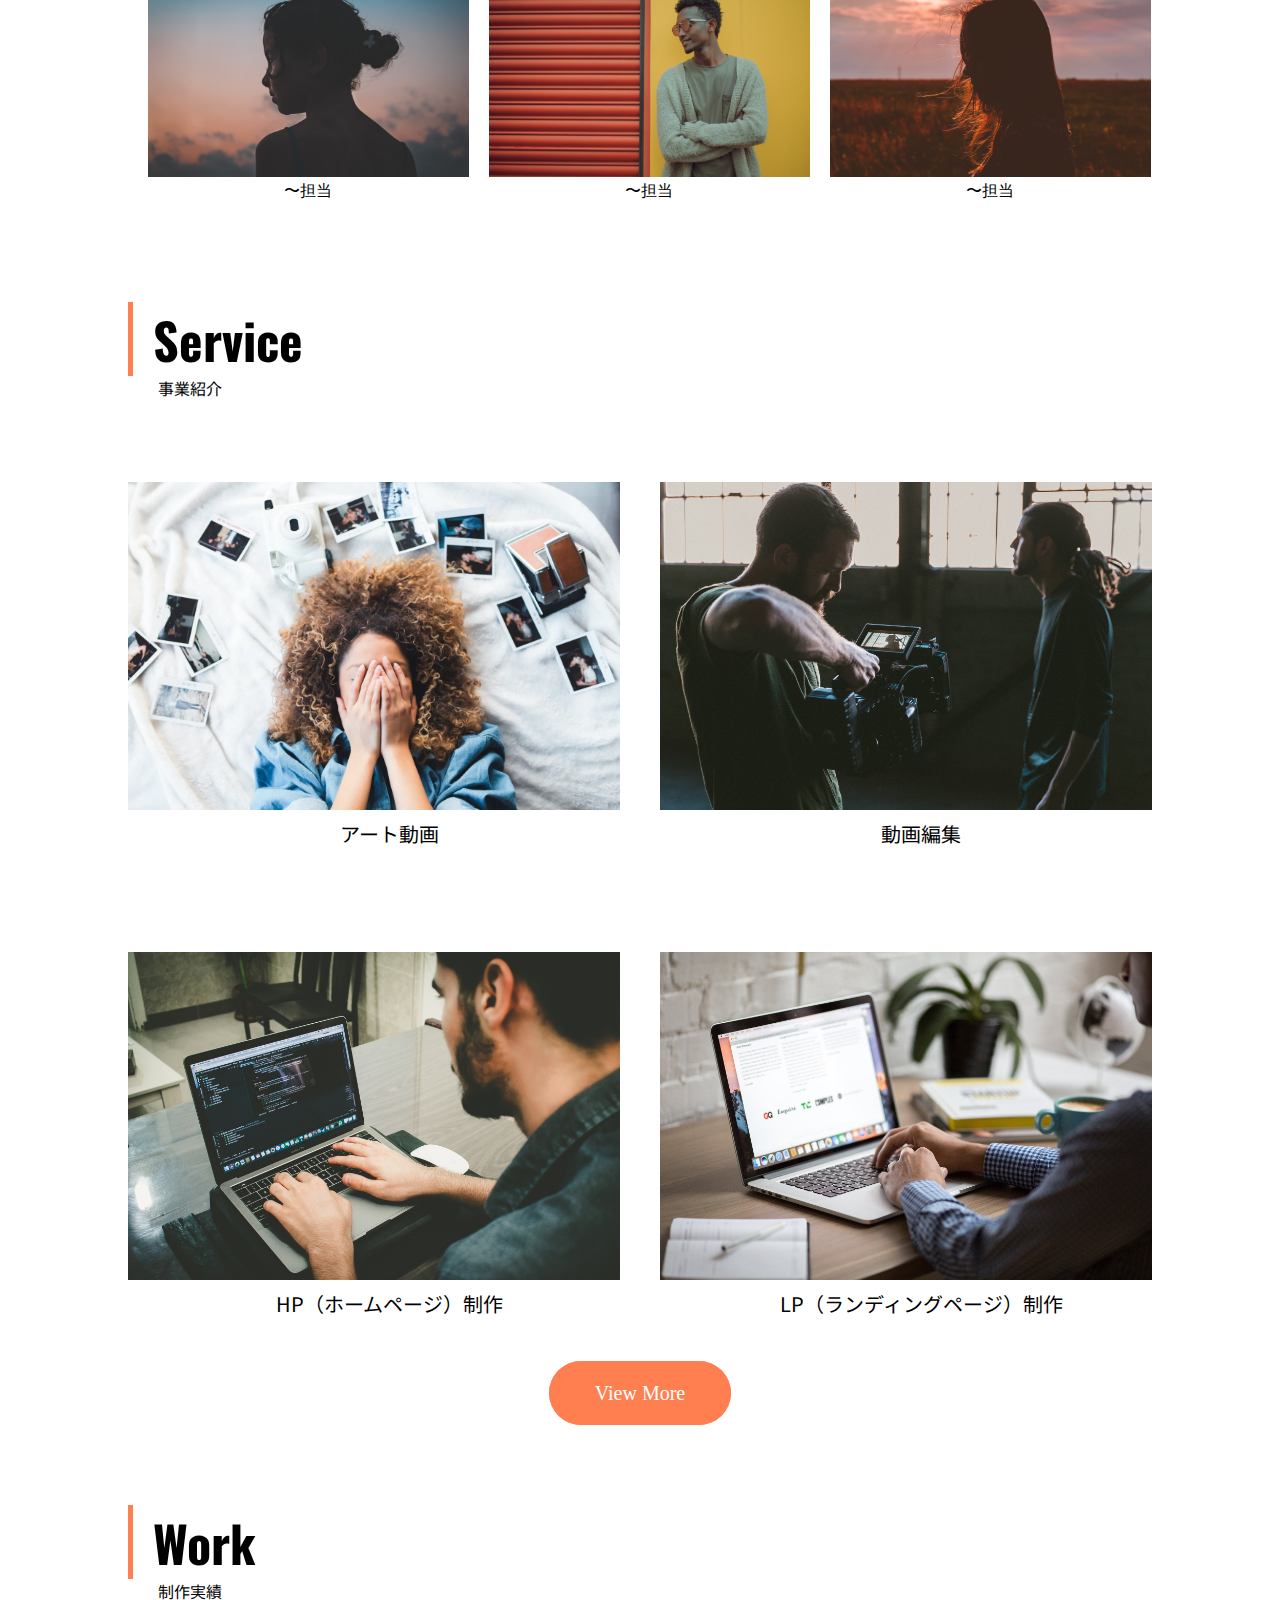
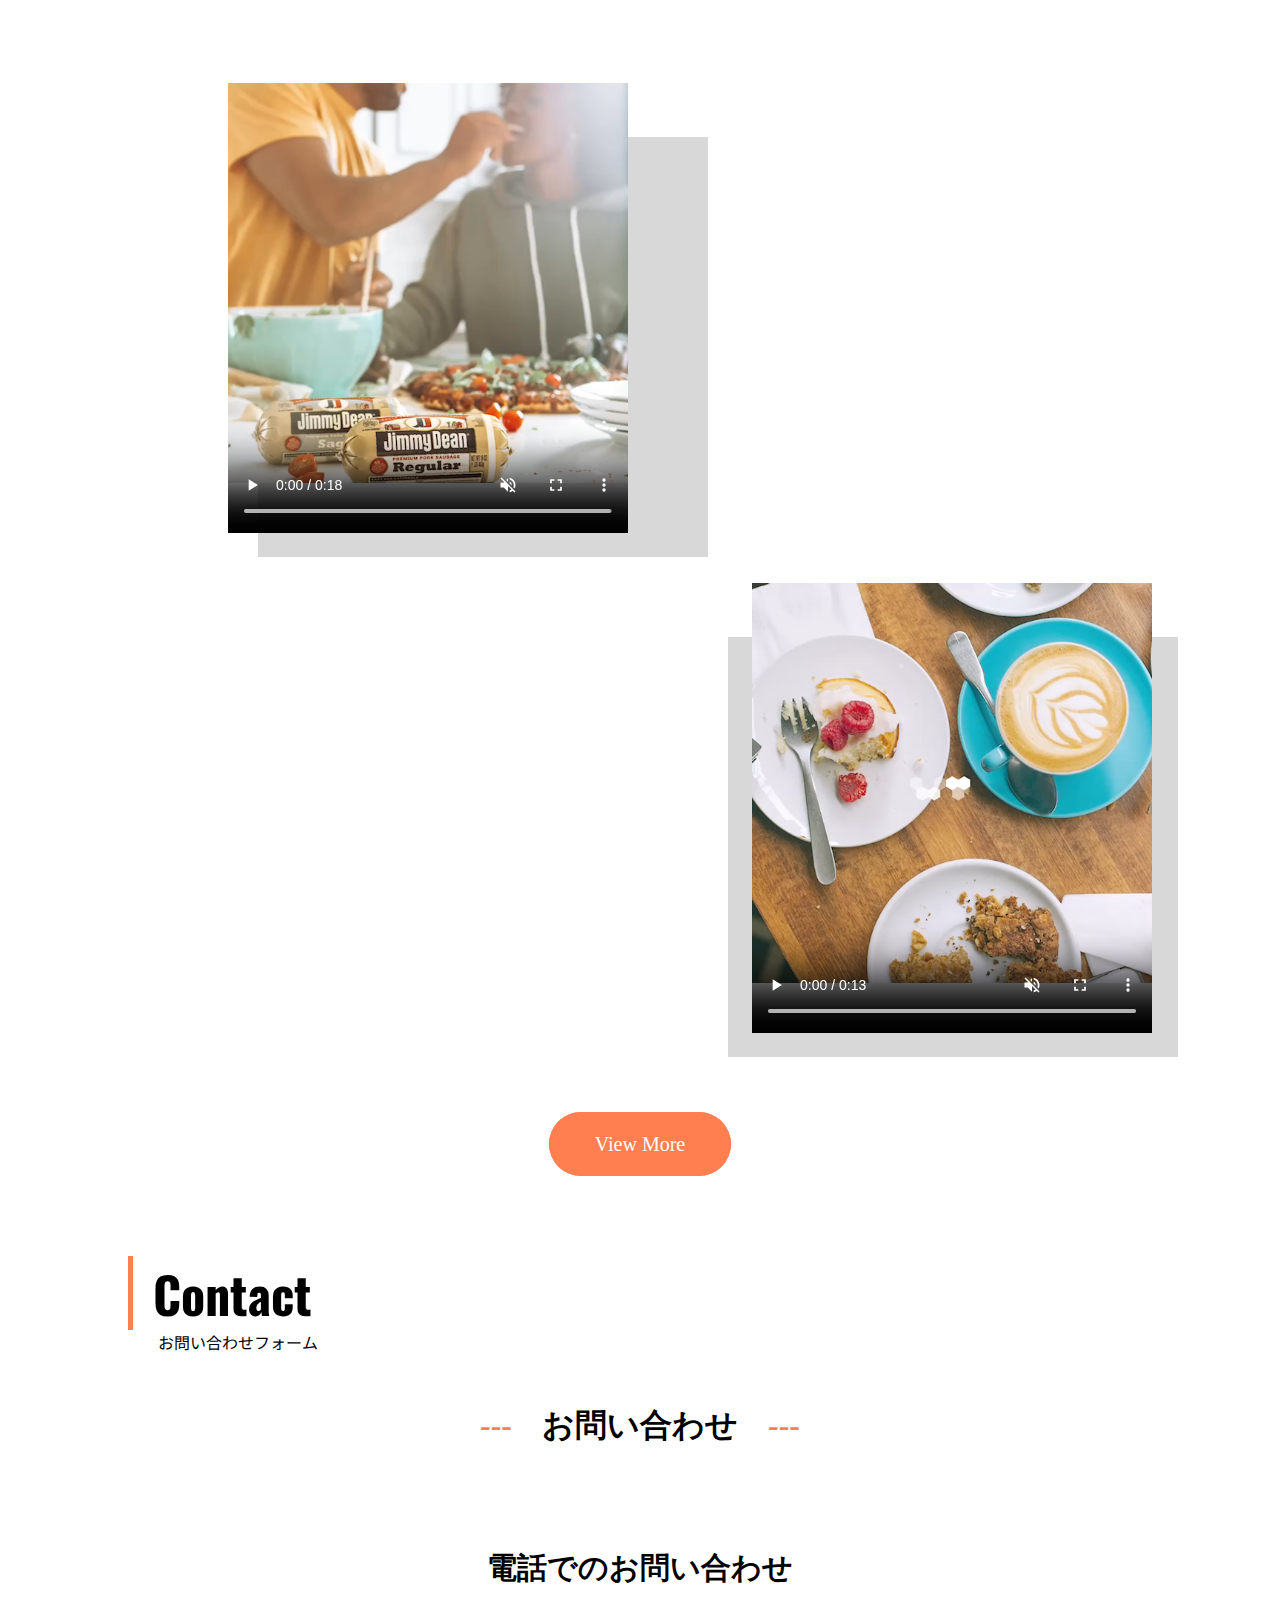
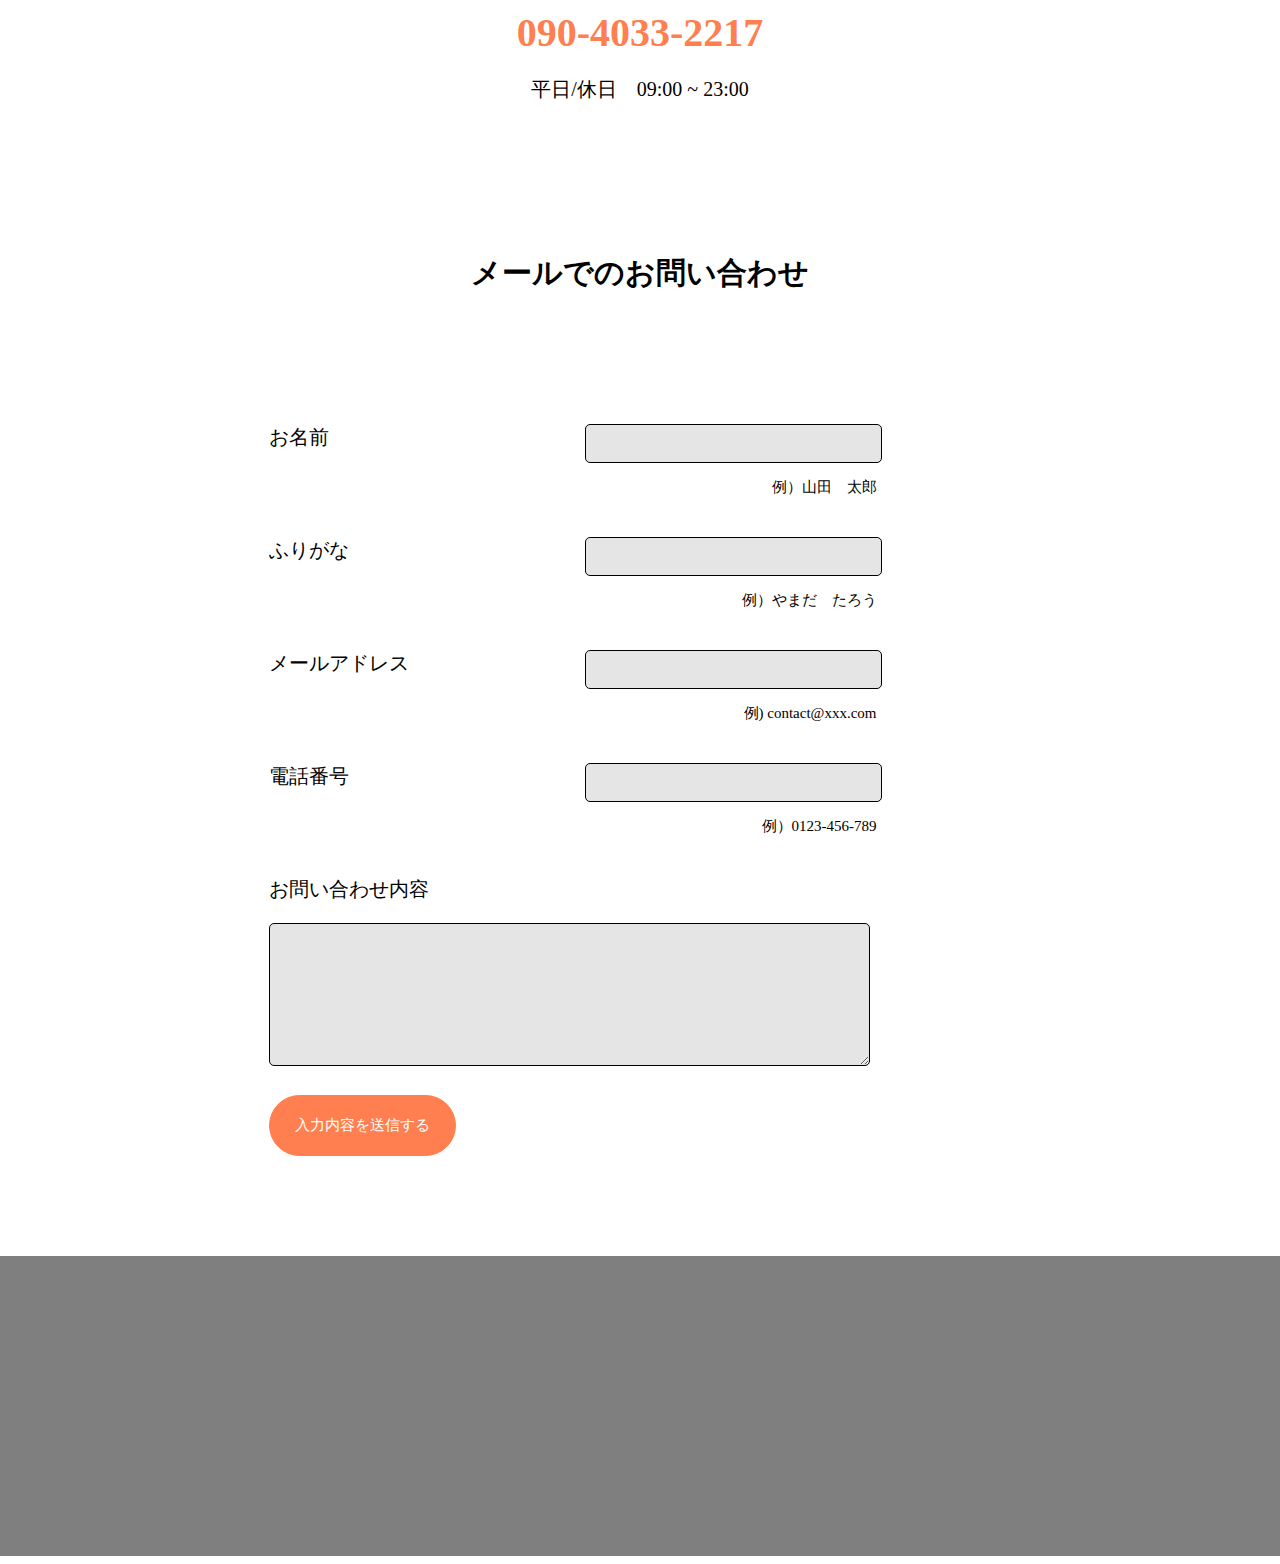
==== commit 0489d23d: "Update index.html" ====
--- a/index.html
+++ b/index.html
@@ -144,8 +144,8 @@
               <h1>お問い合わせ</h1>
               <div class="contact_tel">
                 <h2>電話でのお問い合わせ</h2>
-                <a href="tel:0123-456-789"><h3>0123-456-789</h3></a>
-                <p>平日/休日　10:00 ~ 19:00</p>
+                <a href="tel:0123-456-789"><h3>090-4033-2217</h3></a>
+                <p>平日/休日　09:00 ~ 23:00</p>
               </div>
               <div class="contact_email">
                 <h2>メールでのお問い合わせ</h2>
@@ -156,7 +156,7 @@
                       <p class="form_left">お名前</p>
                       <div class="form_right">
                         <input type="text" name="name">
-                        <p>例）竹花　貴騎</p>
+                        <p>例）山田　太郎</p>
                       </div>
                     </div>
                     <!--ふりがな-->
@@ -164,7 +164,7 @@
                       <p class="form_left">ふりがな</p>
                       <div class="form_right">
                         <input type="text" name="name_simple">
-                        <p>例）たけはな　たかき</p>
+                        <p>例）やまだ　たろう</p>
                       </div>
                     </div>
                     <!--メールアドレス-->
--- a/style.css
+++ b/style.css
@@ -27,11 +27,6 @@
   padding-left:30px;
   mix-blend-mode: multiply;
 }
-
-/*.header-left img {
-  width:100px;
-  height:100px;
-}*/
 
 .header-right {
   font-size:30px;
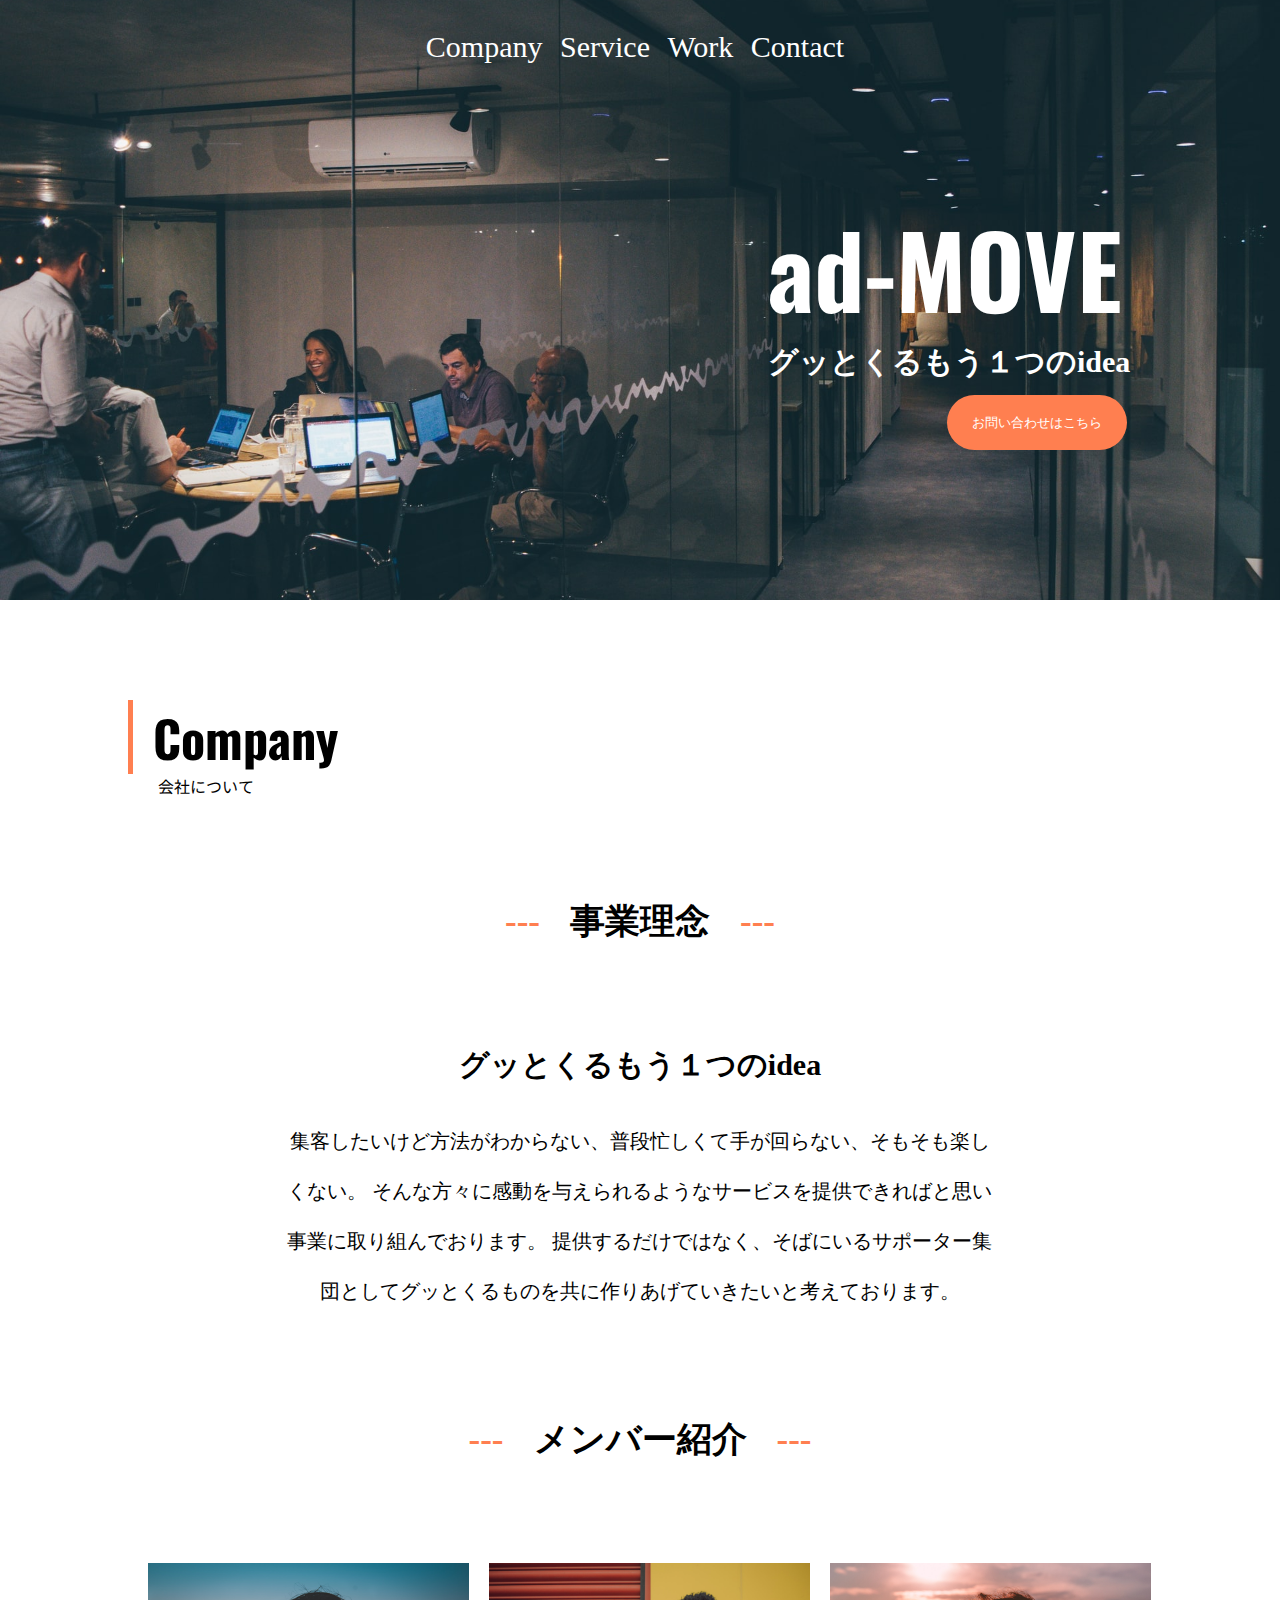
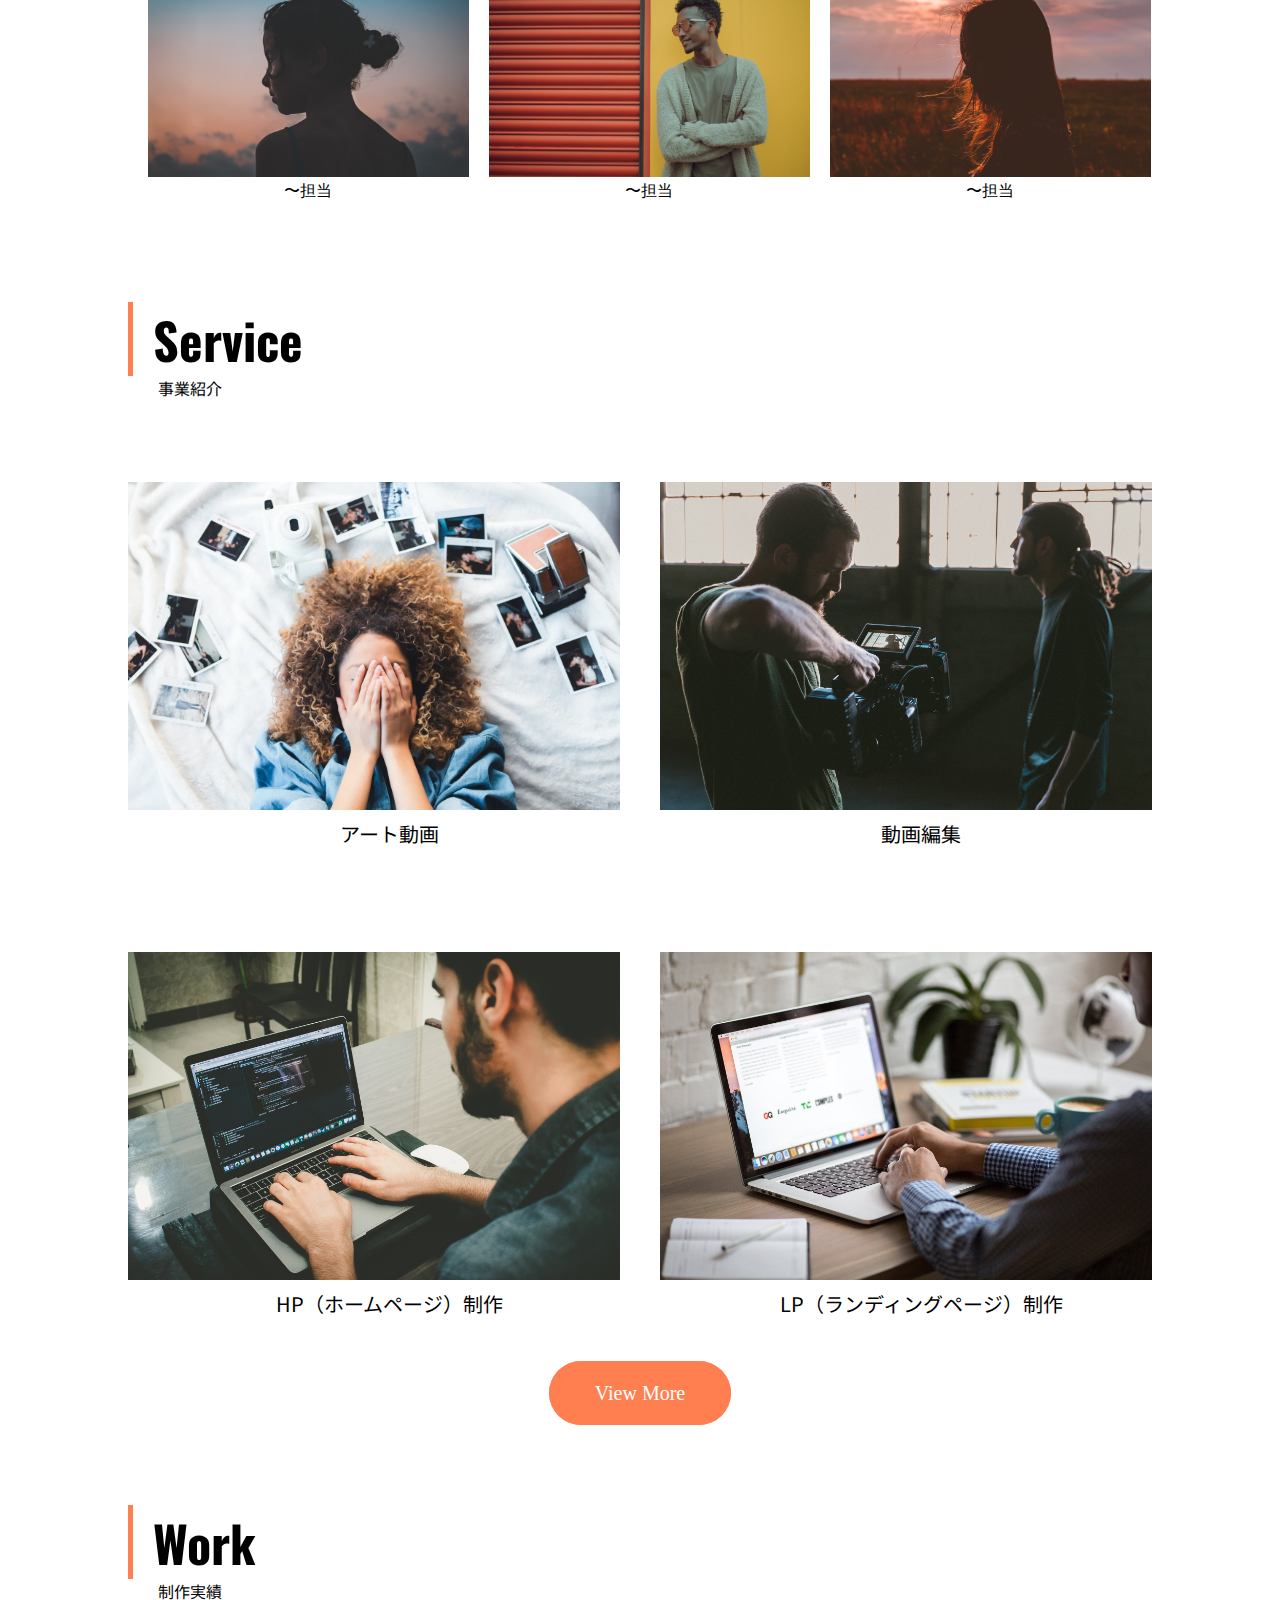
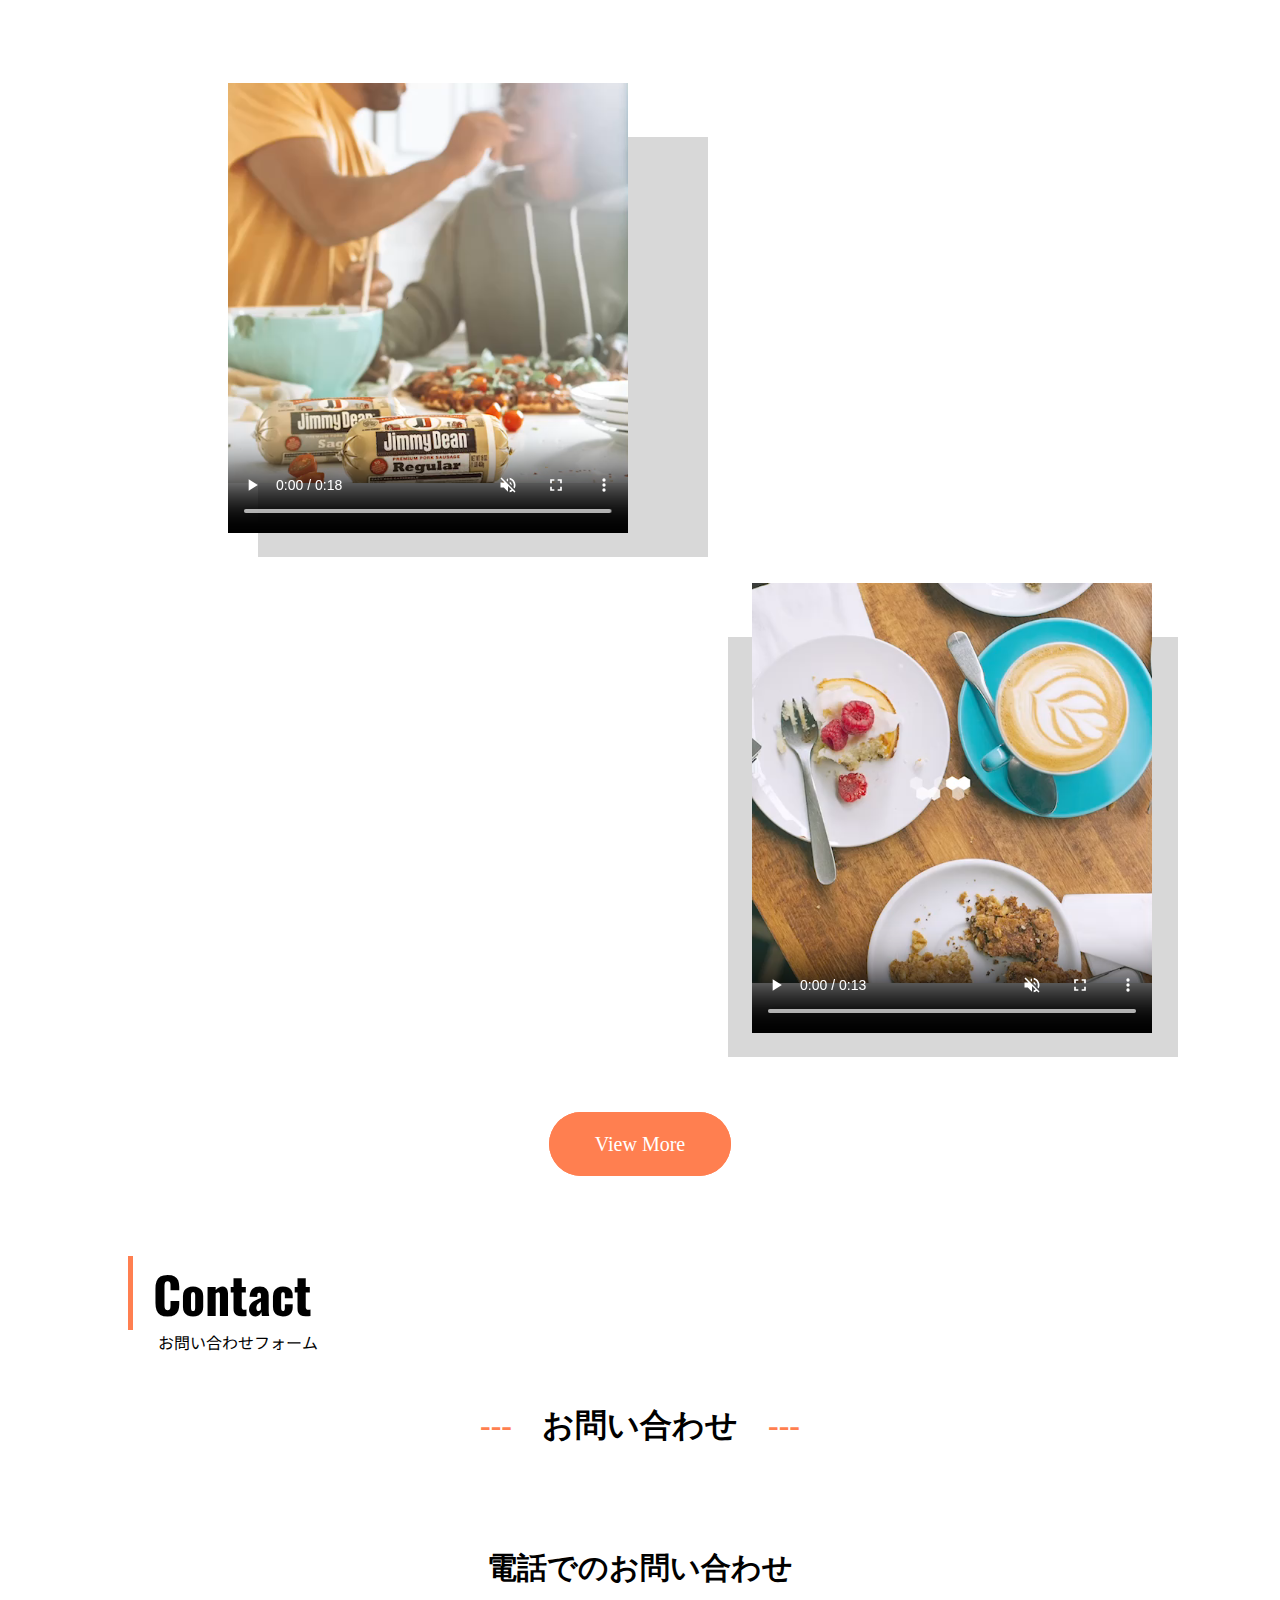
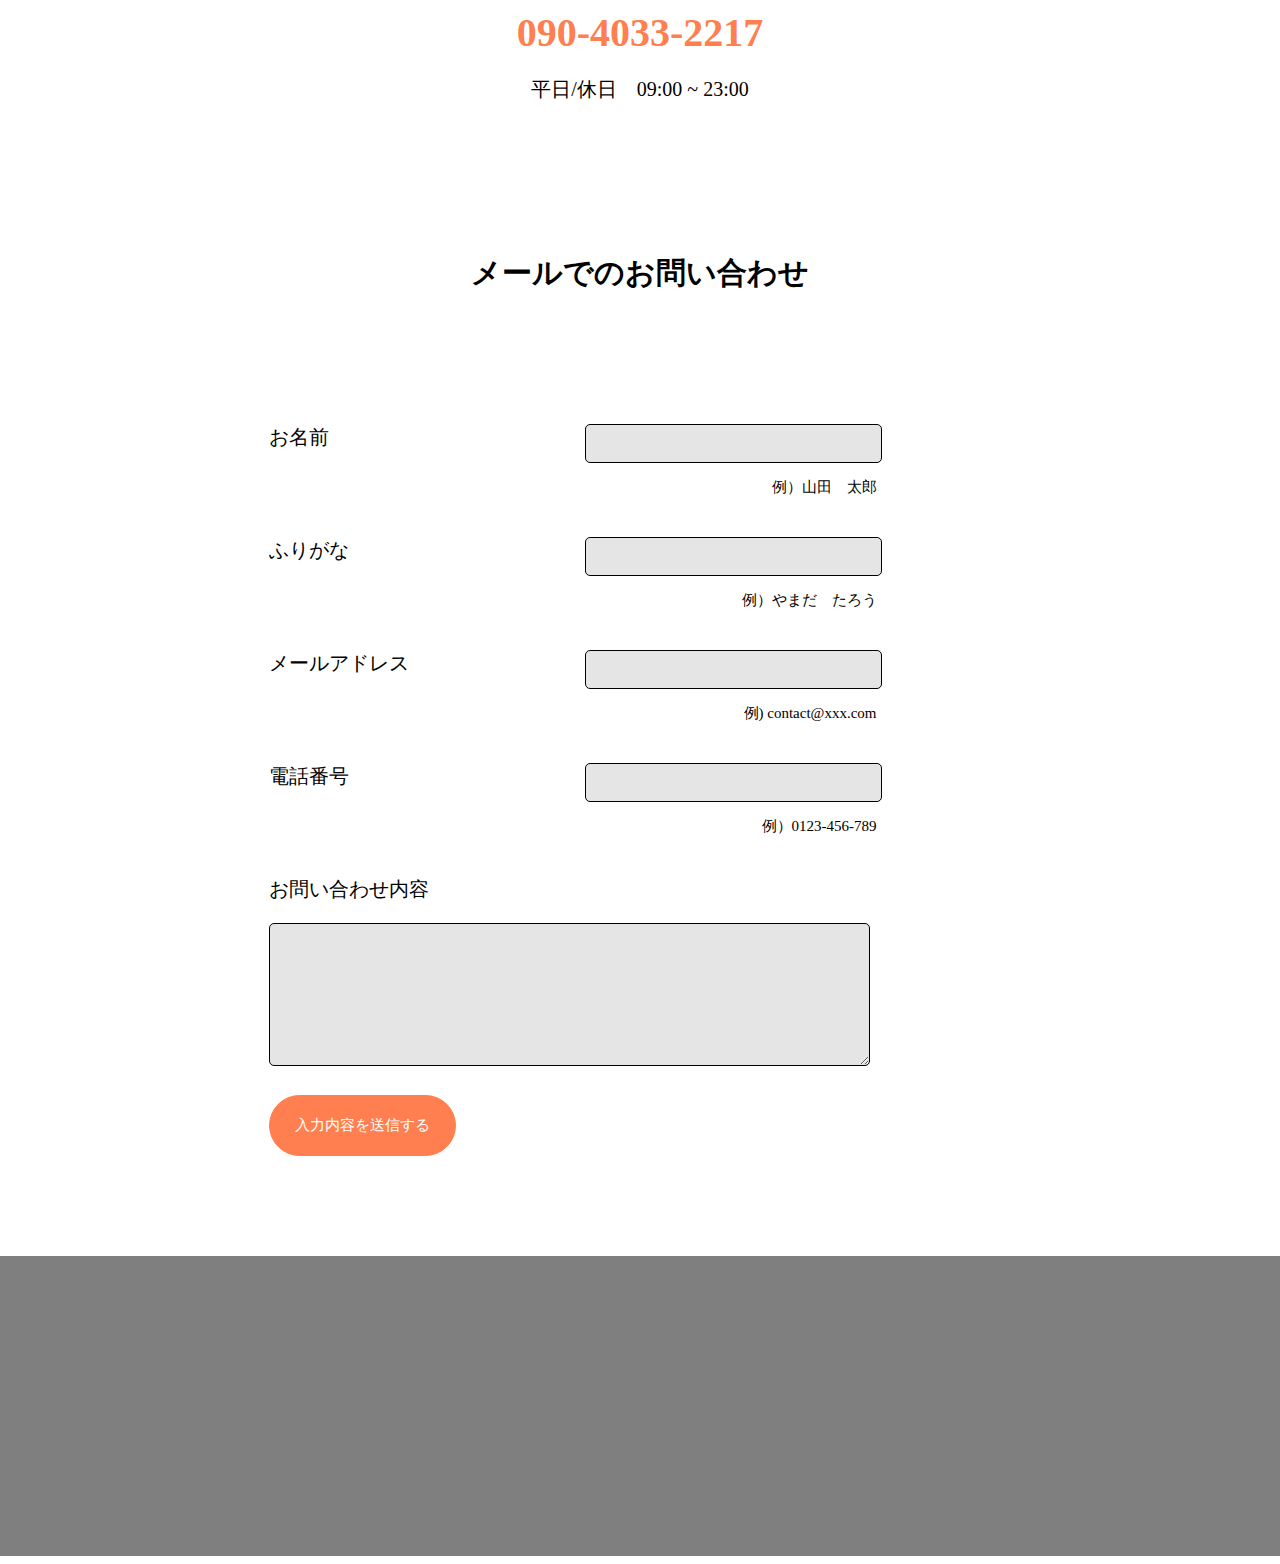
==== commit 3495bddc: "Update index.html" ====
--- a/index.html
+++ b/index.html
@@ -74,7 +74,7 @@
               <ul class="body_up">
                 <li class="up_left">
                   <div class="zoom">
-                    <a href="#">
+                    <a href="service.html">
                       <img src="art.jpg" alt="アート動画">
                     </a>
                   </div>
@@ -82,7 +82,7 @@
                 </li>
                 <li class="up_right">
                   <div class="zoom">
-                    <a href="#">
+                    <a href="service.html">
                       <img src="video_editing.jpg" alt="動画編集">
                     </a>
                   </div>
@@ -92,7 +92,7 @@
               <ul class="body_down">
                 <li class="down_left">
                   <div class="zoom">
-                    <a href="#">
+                    <a href="service.html">
                       <img src="hp.jpg" alt="ホームページ制作">
                     </a>
                   </div>
@@ -100,7 +100,7 @@
                 </li>
                 <li class="down_right">
                   <div class="zoom">
-                    <a href="#">
+                    <a href="service.html">
                       <img src="lp.jpg" alt="ランディングページ制作">
                     </a>
                   </div>
@@ -108,7 +108,7 @@
                 </li>
               </ul>
             </div>
-            <a  class="service_viewall" href="#">View More</a>
+            <a  class="service_viewall" href="service.html">View More</a>
           </div>
         </div>
         <div class="container_work" id="work">
@@ -130,7 +130,7 @@
                 </video>
                 <div class="backgray_cafe"></div>
               </div>
-              <a  class="work_viewall" href="#">View More</a>
+              <a  class="work_viewall" href="work.html">View More</a>
             </div>
           </div>
         </div>
--- a/style.css
+++ b/style.css
@@ -5,6 +5,14 @@
 
 *:focus {
  outline: none;
+}
+
+body {
+  width:100%;
+}
+
+.wrap {
+  overflow: hidden;
 }
 
 header {
--- a/responsive.css
+++ b/responsive.css
@@ -32,12 +32,12 @@
   }
 
   .heading h3{
-    font-size:30px;
+    font-size:25px;
     margin-bottom: 30px;
   }
 
   .heading a {
-    font-size:13px;
+    font-size:10px;
     padding:20px 25px;
     background-color: coral;
     text-decoration: none;
@@ -51,11 +51,11 @@
   /*-----------会社概要-----------*/
 
   .company_heart h2{
-    font-size:30px;
+    font-size:25px;
   }
 
   .company_heart h3 {
-    font-size:25px;
+    font-size:20px;
     margin:70px 0 30px 0;
   }
 
@@ -66,7 +66,7 @@
   }
 
   .company_member h2 {
-    font-size:25px;
+    font-size:20px;
   }
 
   .member_item {
@@ -111,7 +111,7 @@
   /*-----------制作実績-----------*/
 
   .container_work {
-    height:1300px;
+    height:100%;
     width:100%;
     margin-top:100px;
   }
@@ -203,7 +203,7 @@
   /*-----------お問い合わせフォーム-----------*/
 
   .container_contact {
-    height:1700px;
+    height:100%;
   }
 
   .contact_item {
@@ -213,19 +213,27 @@
 
   .contact_all h1{
     margin-top:100px;
-    font-size: 24px;
+    font-size: 20px;
   }
 
   /*----------電話でのお問い合わせ-----------*/
 
   .contact_tel h2 {
-    font-size:25px;
+    font-size:20px;
+  }
+
+  .contact_tel h3 {
+    font-size:30px;
+  }
+
+  .contact_tel p {
+    font-size:15px;
   }
 
   /*----------メールでのお問い合わせ-----------*/
 
   .contact_email h2 {
-    font-size:25px;
+    font-size:20px;
   }
 
   .form_item {
